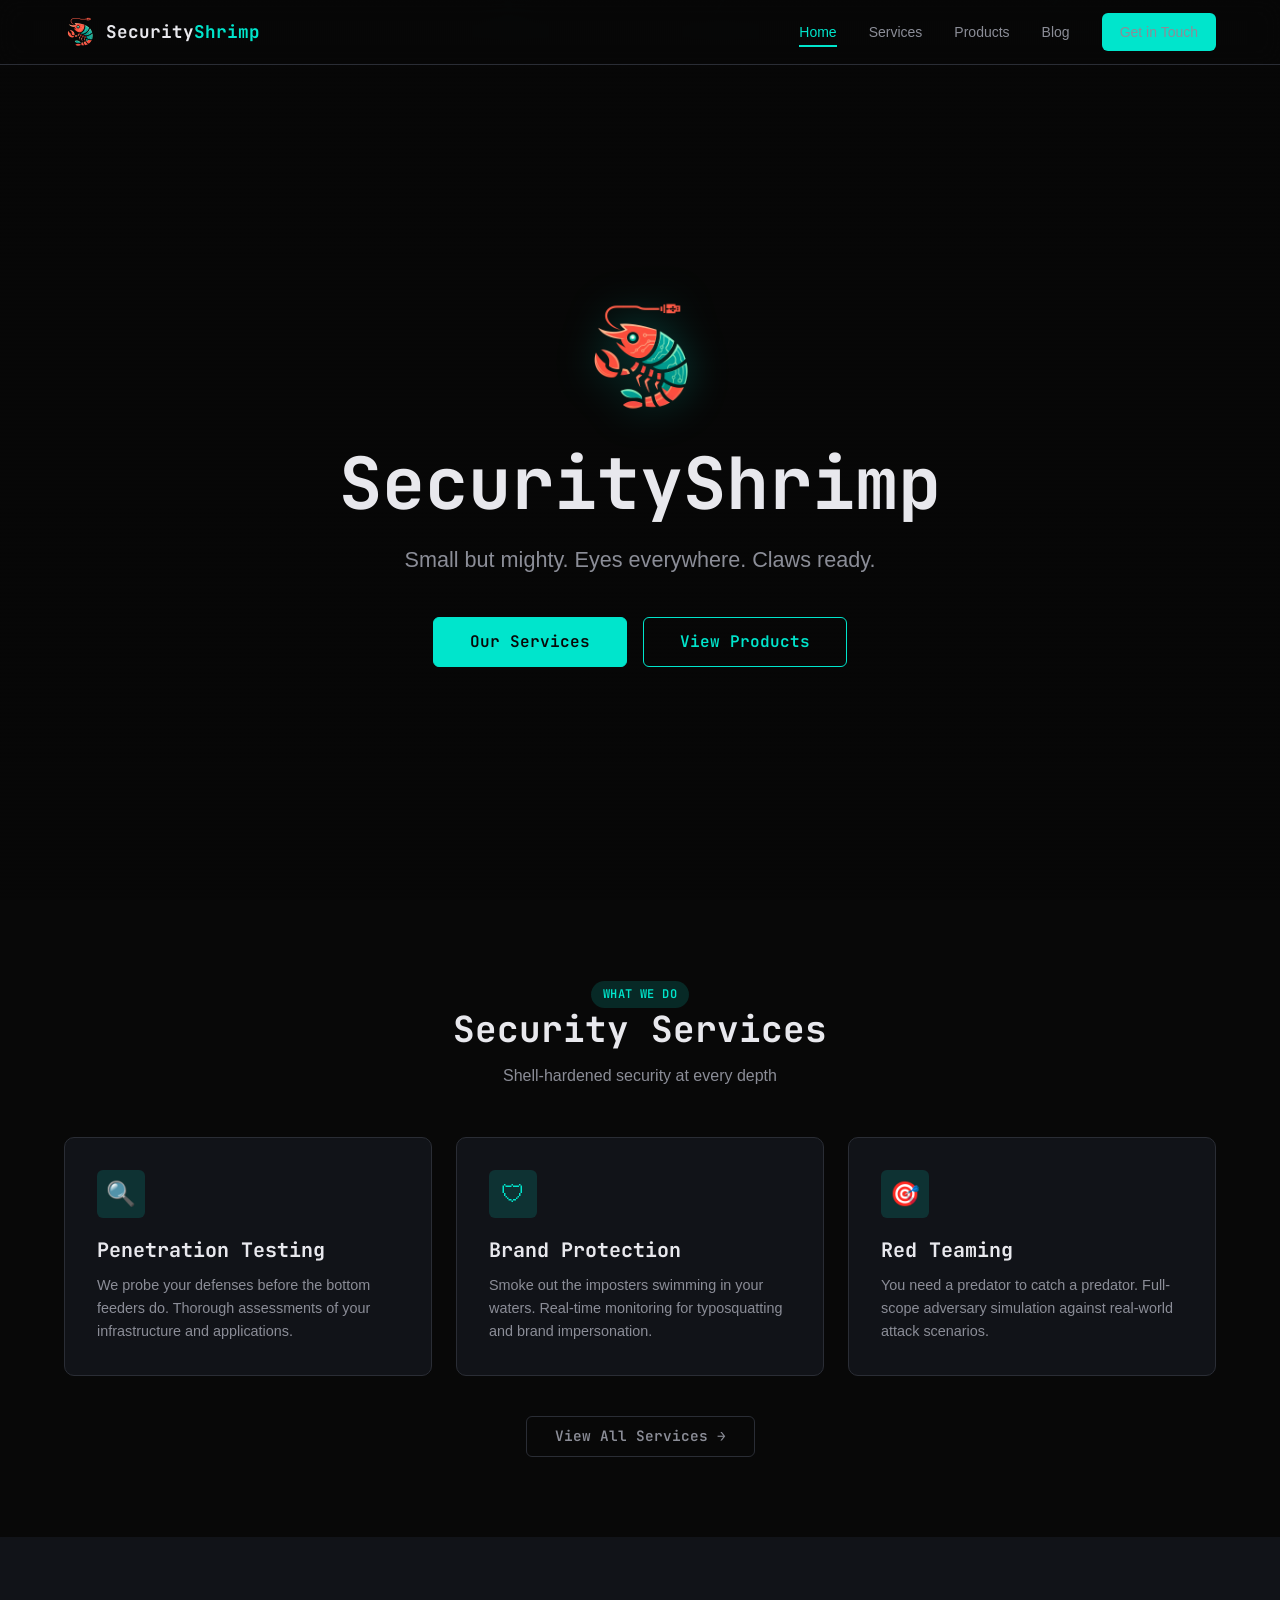
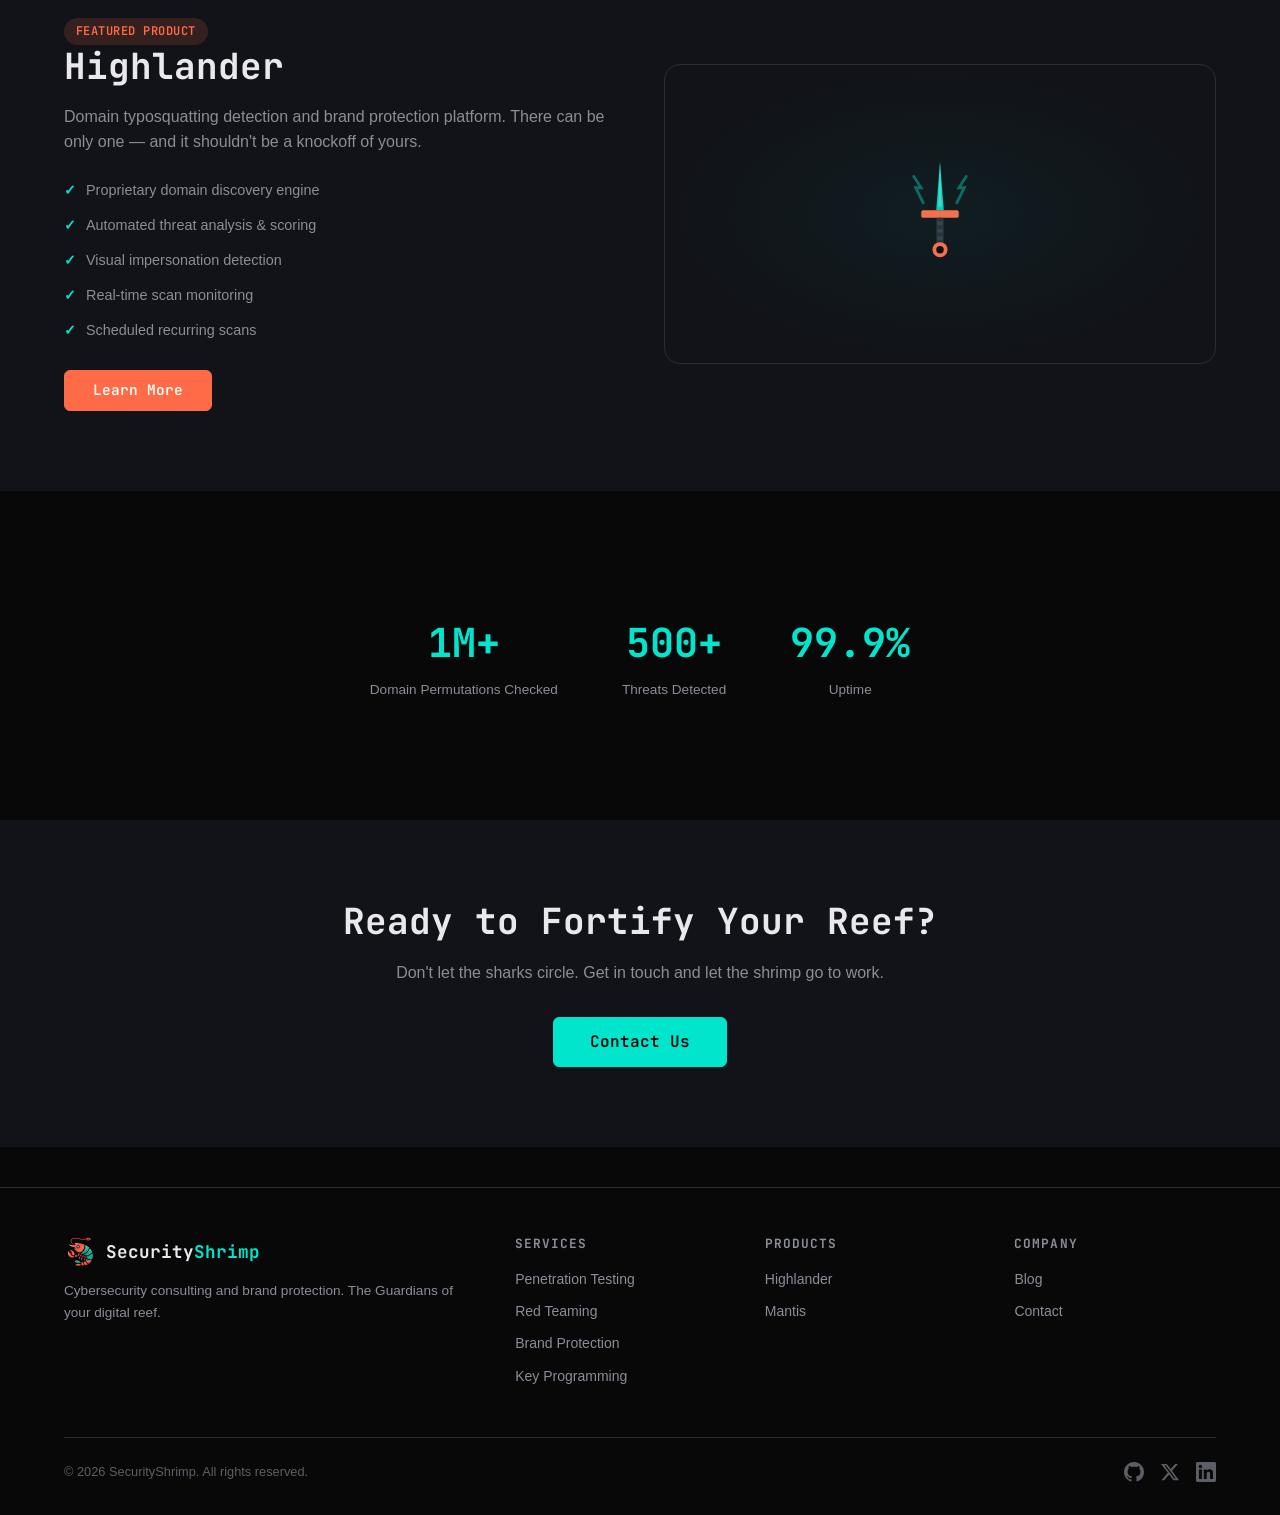
==== index.html @ d25ef6b5 "Add OG tags, favicons, Highlander SIEM integrations, and KernelCon 2026 blog post - Open Graph and T" ====
<!DOCTYPE html>
<html lang="en">
<head>
  <meta charset="UTF-8">
  <meta name="viewport" content="width=device-width, initial-scale=1.0">
  <title>SecurityShrimp — Cybersecurity Consulting, Attack Surface Discovery & Brand Protection</title>
  <meta name="description" content="SecurityShrimp provides cybersecurity consulting, penetration testing, and brand protection through advanced domain monitoring and typosquatting detection.">
  <!-- Favicon -->
  <link rel="icon" href="favicon.ico" sizes="32x32">
  <link rel="icon" href="img/cyberpunk_shrimp_logo.svg" type="image/svg+xml">
  <link rel="apple-touch-icon" href="img/apple-touch-icon.png">
  <!-- Open Graph -->
  <meta property="og:type" content="website">
  <meta property="og:title" content="SecurityShrimp — Cybersecurity Consulting, Attack Surface Discovery & Brand Protection">
  <meta property="og:description" content="SecurityShrimp provides cybersecurity consulting, penetration testing, and brand protection through advanced domain monitoring and typosquatting detection.">
  <meta property="og:image" content="https://securityshrimp.com/img/og-image.png">
  <meta property="og:url" content="https://securityshrimp.com">
  <meta property="og:site_name" content="SecurityShrimp">
  <!-- Twitter Card -->
  <meta name="twitter:card" content="summary_large_image">
  <meta name="twitter:site" content="@securityshrimp">
  <meta name="twitter:title" content="SecurityShrimp — Cybersecurity Consulting, Attack Surface Discovery & Brand Protection">
  <meta name="twitter:description" content="SecurityShrimp provides cybersecurity consulting, penetration testing, and brand protection through advanced domain monitoring and typosquatting detection.">
  <meta name="twitter:image" content="https://securityshrimp.com/img/og-image.png">
  <link rel="stylesheet" href="css/style.css">
</head>
<body>

  <!-- Navigation -->
  <nav class="nav">
    <div class="container">
      <a href="index.html" class="nav-logo">
        <img src="img/cyberpunk_shrimp_logo.svg" alt="SecurityShrimp" width="32" height="32">
        <span>Security<span class="logo-accent">Shrimp</span></span>
      </a>
      <div class="nav-links">
        <a href="index.html">Home</a>
        <a href="services.html">Services</a>
        <a href="products.html">Products</a>
        <a href="blog.html">Blog</a>
        <a href="services.html#contact" class="nav-cta">Get in Touch</a>
      </div>
      <button class="nav-toggle" aria-label="Toggle menu" aria-expanded="false">
        <svg viewBox="0 0 24 24" fill="none" stroke="currentColor" stroke-width="2"><path d="M3 12h18M3 6h18M3 18h18"/></svg>
      </button>
    </div>
  </nav>

  <!-- Hero -->
  <section class="hero">
    <canvas id="matrix-canvas" class="hero-canvas"></canvas>
    <div class="hero-scanlines"></div>
    <div class="hero-content">
      <img src="img/cyberpunk_shrimp_logo.svg" alt="" class="hero-logo" aria-hidden="true">
      <h1><span class="glitch" data-text="SecurityShrimp">SecurityShrimp</span></h1>
      <p class="tagline">Small but mighty. Eyes everywhere. Claws ready.</p>
      <div class="hero-actions">
        <a href="services.html" class="btn btn-primary btn-lg">Our Services</a>
        <a href="products.html" class="btn btn-secondary btn-lg">View Products</a>
      </div>
    </div>
  </section>

  <!-- Services Preview -->
  <section class="section">
    <div class="container">
      <div class="section-header fade-in">
        <span class="badge badge-accent">What We Do</span>
        <h2>Security Services</h2>
        <p>Shell-hardened security at every depth</p>
      </div>
      <div class="grid grid-3 fade-in">
        <div class="card">
          <div class="card-icon">&#x1F50D;</div>
          <h3>Penetration Testing</h3>
          <p>We probe your defenses before the bottom feeders do. Thorough assessments of your infrastructure and applications.</p>
        </div>
        <div class="card">
          <div class="card-icon">&#x1F6E1;</div>
          <h3>Brand Protection</h3>
          <p>Smoke out the imposters swimming in your waters. Real-time monitoring for typosquatting and brand impersonation.</p>
        </div>
        <div class="card">
          <div class="card-icon">&#x1F3AF;</div>
          <h3>Red Teaming</h3>
          <p>You need a predator to catch a predator. Full-scope adversary simulation against real-world attack scenarios.</p>
        </div>
      </div>
      <div style="text-align: center; margin-top: 40px;" class="fade-in">
        <a href="services.html" class="btn btn-ghost">View All Services &rarr;</a>
      </div>
    </div>
  </section>

  <!-- Product Highlight -->
  <section class="section" style="background: var(--bg-surface);">
    <div class="container">
      <div class="product-highlight fade-in">
        <div class="product-highlight-content">
          <span class="badge badge-coral">Featured Product</span>
          <h2>Highlander</h2>
          <p>Domain typosquatting detection and brand protection platform. There can be only one &mdash; and it shouldn't be a knockoff of yours.</p>
          <div class="product-features">
            <div class="product-feature"><span class="check">&#10003;</span> Proprietary domain discovery engine</div>
            <div class="product-feature"><span class="check">&#10003;</span> Automated threat analysis &amp; scoring</div>
            <div class="product-feature"><span class="check">&#10003;</span> Visual impersonation detection</div>
            <div class="product-feature"><span class="check">&#10003;</span> Real-time scan monitoring</div>
            <div class="product-feature"><span class="check">&#10003;</span> Scheduled recurring scans</div>
          </div>
          <a href="products.html" class="btn btn-coral">Learn More</a>
        </div>
        <div class="product-visual">
          <img src="img/highlander.svg" alt="Highlander" width="120" height="120">
        </div>
      </div>
    </div>
  </section>

  <!-- Stats -->
  <section class="section">
    <div class="container">
      <div class="stats fade-in">
        <div class="stat">
          <div class="stat-value">1M+</div>
          <div class="stat-label">Domain Permutations Checked</div>
        </div>
        <div class="stat">
          <div class="stat-value">500+</div>
          <div class="stat-label">Threats Detected</div>
        </div>
        <div class="stat">
          <div class="stat-value">99.9%</div>
          <div class="stat-label">Uptime</div>
        </div>
      </div>
    </div>
  </section>

  <!-- CTA -->
  <section class="section" style="background: var(--bg-surface);">
    <div class="container" style="text-align: center;">
      <div class="fade-in">
        <h2>Ready to Fortify Your Reef?</h2>
        <p style="margin: 16px auto 32px;">Don't let the sharks circle. Get in touch and let the shrimp go to work.</p>
        <a href="services.html#contact" class="btn btn-primary btn-lg">Contact Us</a>
      </div>
    </div>
  </section>

  <!-- Footer -->
  <footer class="footer">
    <div class="container">
      <div class="footer-grid">
        <div class="footer-brand">
          <a href="index.html" class="nav-logo">
            <img src="img/cyberpunk_shrimp_logo.svg" alt="SecurityShrimp" width="28" height="28">
            <span>Security<span class="logo-accent">Shrimp</span></span>
          </a>
          <p>Cybersecurity consulting and brand protection.
            The Guardians of your digital reef.</p>
        </div>
        <div class="footer-col">
          <h4>Services</h4>
          <a href="services.html">Penetration Testing</a>
          <a href="services.html">Red Teaming</a>
          <a href="services.html">Brand Protection</a>
          <a href="services.html">Key Programming</a>
        </div>
        <div class="footer-col">
          <h4>Products</h4>
          <a href="products.html">Highlander</a>
          <a href="products.html">Mantis</a>
        </div>
        <div class="footer-col">
          <h4>Company</h4>
          <a href="blog.html">Blog</a>
          <a href="services.html#contact">Contact</a>
        </div>
      </div>
      <div class="footer-bottom">
        <span>&copy; 2026 SecurityShrimp. All rights reserved.</span>
        <div class="footer-socials">
          <a href="https://github.com/f8al" aria-label="GitHub">
            <svg width="20" height="20" viewBox="0 0 24 24" fill="currentColor"><path d="M12 0C5.37 0 0 5.37 0 12c0 5.31 3.435 9.795 8.205 11.385.6.105.825-.255.825-.57 0-.285-.015-1.23-.015-2.235-3.015.555-3.795-.735-4.035-1.41-.135-.345-.72-1.41-1.23-1.695-.42-.225-1.02-.78-.015-.795.945-.015 1.62.87 1.845 1.23 1.08 1.815 2.805 1.305 3.495.99.105-.78.42-1.305.765-1.605-2.67-.3-5.46-1.335-5.46-5.925 0-1.305.465-2.385 1.23-3.225-.12-.3-.54-1.53.12-3.18 0 0 1.005-.315 3.3 1.23.96-.27 1.98-.405 3-.405s2.04.135 3 .405c2.295-1.56 3.3-1.23 3.3-1.23.66 1.65.24 2.88.12 3.18.765.84 1.23 1.905 1.23 3.225 0 4.605-2.805 5.625-5.475 5.925.435.375.81 1.095.81 2.22 0 1.605-.015 2.895-.015 3.3 0 .315.225.69.825.57A12.02 12.02 0 0024 12c0-6.63-5.37-12-12-12z"/></svg>
          </a>
          <a href="https://x.com/securityshrimp" aria-label="Twitter">
            <svg width="20" height="20" viewBox="0 0 24 24" fill="currentColor"><path d="M18.244 2.25h3.308l-7.227 8.26 8.502 11.24H16.17l-5.214-6.817L4.99 21.75H1.68l7.73-8.835L1.254 2.25H8.08l4.713 6.231zm-1.161 17.52h1.833L7.084 4.126H5.117z"/></svg>
          </a>
          <a href="https://linkedin.com/in/skipcruse" aria-label="LinkedIn">
            <svg width="20" height="20" viewBox="0 0 24 24" fill="currentColor"><path d="M20.447 20.452h-3.554v-5.569c0-1.328-.027-3.037-1.852-3.037-1.853 0-2.136 1.445-2.136 2.939v5.667H9.351V9h3.414v1.561h.046c.477-.9 1.637-1.85 3.37-1.85 3.601 0 4.267 2.37 4.267 5.455v6.286zM5.337 7.433a2.062 2.062 0 01-2.063-2.065 2.064 2.064 0 112.063 2.065zm1.782 13.019H3.555V9h3.564v11.452zM22.225 0H1.771C.792 0 0 .774 0 1.729v20.542C0 23.227.792 24 1.771 24h20.451C23.2 24 24 23.227 24 22.271V1.729C24 .774 23.2 0 22.222 0h.003z"/></svg>
          </a>
        </div>
      </div>
    </div>
  </footer>

  <script src="js/effects.js"></script>
  <script src="js/main.js"></script>
</body>
</html>
---- css/style.css ----
/* ============================================================
   SecurityShrimp Theme — Cyberpunk Dark Aesthetic
   Based on Highlander theme.css
   ============================================================ */

/* --- Fonts --- */
@import url('https://fonts.googleapis.com/css2?family=JetBrains+Mono:wght@400;500;600;700&display=swap');

/* --- Variables --- */
:root {
  --bg-primary: #080808;
  --bg-surface: #111318;
  --bg-surface-2: #1a1d24;
  --bg-surface-3: #22252e;
  --border-color: #2a2d35;
  --border-hover: #3a3d45;

  --accent: #00E5CC;
  --accent-dim: rgba(0, 229, 204, 0.15);
  --accent-hover: #00FFE0;
  --accent-2: #FF6B47;
  --accent-2-dim: rgba(255, 107, 71, 0.15);
  --accent-2-hover: #FF8066;

  --text-primary: #E8E8ED;
  --text-secondary: #8B8D97;
  --text-tertiary: #5C5E66;

  --success: #22C55E;
  --warning: #F59E0B;
  --danger: #EF4444;

  --font-mono: 'JetBrains Mono', 'Fira Code', 'Cascadia Code', monospace;
  --font-sans: -apple-system, BlinkMacSystemFont, 'Segoe UI', Roboto, 'Helvetica Neue', Arial, sans-serif;

  --radius-sm: 6px;
  --radius-md: 10px;
  --radius-lg: 16px;

  --shadow-sm: 0 1px 3px rgba(0, 0, 0, 0.4);
  --shadow-md: 0 4px 12px rgba(0, 0, 0, 0.5);
  --shadow-lg: 0 8px 30px rgba(0, 0, 0, 0.6);
  --shadow-glow: 0 0 20px rgba(0, 229, 204, 0.1);
}

/* --- Reset --- */
*, *::before, *::after { box-sizing: border-box; margin: 0; padding: 0; }
html { font-size: 16px; -webkit-font-smoothing: antialiased; scroll-behavior: smooth; }
body {
  font-family: var(--font-sans);
  background: var(--bg-primary);
  color: var(--text-primary);
  line-height: 1.6;
  min-height: 100vh;
  overflow-x: hidden;
}
img, svg { max-width: 100%; display: block; }
a { color: var(--accent); text-decoration: none; transition: color 0.2s; }
a:hover { color: var(--accent-hover); }
ul { list-style: none; }

/* --- Scrollbar --- */
::-webkit-scrollbar { width: 8px; }
::-webkit-scrollbar-track { background: var(--bg-primary); }
::-webkit-scrollbar-thumb { background: var(--border-color); border-radius: 4px; }
::-webkit-scrollbar-thumb:hover { background: var(--border-hover); }

/* --- Typography --- */
h1, h2, h3, h4 { font-family: var(--font-mono); font-weight: 700; line-height: 1.2; color: var(--text-primary); }
h1 { font-size: clamp(2rem, 5vw, 3.5rem); }
h2 { font-size: clamp(1.5rem, 3vw, 2.25rem); }
h3 { font-size: 1.25rem; }
p { color: var(--text-secondary); max-width: 65ch; }
code, .mono { font-family: var(--font-mono); }

/* --- Layout --- */
.container { max-width: 1200px; margin: 0 auto; padding: 0 24px; width: 100%; }
.section { padding: 80px 0; }
.section-header { text-align: center; margin-bottom: 48px; }
.section-header p { margin: 12px auto 0; }

/* --- Navigation --- */
.nav {
  position: fixed; top: 0; left: 0; right: 0; z-index: 1000;
  background: rgba(8, 8, 8, 0.85);
  backdrop-filter: blur(12px);
  border-bottom: 1px solid var(--border-color);
}
.nav .container {
  display: flex; align-items: center; justify-content: space-between;
  height: 64px;
}
.nav-logo {
  display: flex; align-items: center; gap: 10px;
  font-family: var(--font-mono); font-weight: 700; font-size: 1.1rem;
  color: var(--text-primary);
}
.nav-logo svg { width: 32px; height: 32px; }
.nav-logo img { width: 32px; height: 32px; object-fit: contain; }
.logo-img { }
.nav-logo .logo-accent { color: var(--accent); }
.nav-links { display: flex; align-items: center; gap: 32px; }
.nav-links a {
  font-size: 0.875rem; font-weight: 500; color: var(--text-secondary);
  transition: color 0.2s;
  position: relative;
}
.nav-links a:hover, .nav-links a.active { color: var(--accent); }
.nav-links a::after {
  content: ''; position: absolute; bottom: -4px; left: 0; width: 0; height: 2px;
  background: var(--accent); transition: width 0.2s;
}
.nav-links a:hover::after, .nav-links a.active::after { width: 100%; }
.nav-cta {
  padding: 8px 18px; background: var(--accent); color: var(--bg-primary);
  border-radius: var(--radius-sm); font-weight: 600; font-size: 0.85rem;
  transition: all 0.2s;
}
.nav-cta:hover { background: var(--accent-hover); color: var(--bg-primary); box-shadow: 0 0 16px rgba(0, 229, 204, 0.3); }
.nav-toggle { display: none; background: none; border: none; color: var(--text-primary); cursor: pointer; padding: 4px; }
.nav-toggle svg { width: 24px; height: 24px; }

/* --- Hero --- */
.hero {
  position: relative; min-height: 100vh; display: flex; align-items: center;
  overflow: hidden; padding-top: 64px;
}
.hero-canvas {
  position: absolute; top: 0; left: 0; width: 100%; height: 100%;
  z-index: 0; opacity: 0.15;
}
.hero-scanlines {
  position: absolute; top: 0; left: 0; width: 100%; height: 100%;
  background: repeating-linear-gradient(0deg, transparent, transparent 2px, rgba(0,0,0,0.08) 2px, rgba(0,0,0,0.08) 4px);
  z-index: 1; pointer-events: none;
}
.hero-content {
  position: relative; z-index: 2; text-align: center; width: 100%;
  padding: 60px 24px;
}
.hero-logo { width: 120px; height: 120px; margin: 0 auto 24px; filter: drop-shadow(0 0 20px rgba(0, 229, 204, 0.3)); }
.hero h1 { font-size: clamp(2.5rem, 6vw, 4.5rem); margin-bottom: 16px; }
.hero .tagline {
  font-size: clamp(1rem, 2vw, 1.35rem); color: var(--text-secondary);
  max-width: 600px; margin: 0 auto 40px; font-weight: 400;
}
.hero-actions { display: flex; gap: 16px; justify-content: center; flex-wrap: wrap; }

/* Glitch effect */
.glitch {
  position: relative; display: inline-block;
}
.glitch::before, .glitch::after {
  content: attr(data-text); position: absolute; top: 0; left: 0;
  width: 100%; height: 100%; overflow: hidden;
  clip-path: inset(50%);
}
.glitch::before {
  color: var(--accent); text-shadow: -2px 0 var(--accent);
  animation: glitch-1 3s infinite linear alternate-reverse;
}
.glitch::after {
  color: var(--accent-2); text-shadow: 2px 0 var(--accent-2);
  animation: glitch-2 2s infinite linear alternate-reverse;
}
@keyframes glitch-1 {
  0%, 10% { clip-path: inset(50%); transform: translate(0); }
  11% { clip-path: inset(20% 0 40% 0); transform: translate(-3px, 1px); }
  13% { clip-path: inset(60% 0 5% 0); transform: translate(3px, -1px); }
  15% { clip-path: inset(10% 0 70% 0); transform: translate(-2px, 2px); }
  17% { clip-path: inset(50% 0 20% 0); transform: translate(2px, -2px); }
  19%, 45% { clip-path: inset(50%); transform: translate(0); }
  46% { clip-path: inset(30% 0 35% 0); transform: translate(-4px, 1px); }
  48% { clip-path: inset(5% 0 60% 0); transform: translate(3px, -2px); }
  50% { clip-path: inset(70% 0 10% 0); transform: translate(-1px, 2px); }
  52%, 78% { clip-path: inset(50%); transform: translate(0); }
  79% { clip-path: inset(15% 0 55% 0); transform: translate(2px, 1px); }
  81% { clip-path: inset(45% 0 25% 0); transform: translate(-3px, -1px); }
  83% { clip-path: inset(65% 0 10% 0); transform: translate(2px, -2px); }
  85%, 100% { clip-path: inset(50%); transform: translate(0); }
}
@keyframes glitch-2 {
  0%, 15% { clip-path: inset(50%); transform: translate(0); }
  16% { clip-path: inset(40% 0 20% 0); transform: translate(2px, -1px); }
  18% { clip-path: inset(10% 0 60% 0); transform: translate(-2px, 1px); }
  20% { clip-path: inset(70% 0 5% 0); transform: translate(1px, 2px); }
  22%, 55% { clip-path: inset(50%); transform: translate(0); }
  56% { clip-path: inset(25% 0 45% 0); transform: translate(-3px, -1px); }
  58% { clip-path: inset(55% 0 15% 0); transform: translate(2px, 1px); }
  60% { clip-path: inset(80% 0 5% 0); transform: translate(-1px, -2px); }
  62%, 85% { clip-path: inset(50%); transform: translate(0); }
  86% { clip-path: inset(35% 0 30% 0); transform: translate(3px, 1px); }
  88% { clip-path: inset(10% 0 65% 0); transform: translate(-2px, -1px); }
  90%, 100% { clip-path: inset(50%); transform: translate(0); }
}

/* --- Buttons --- */
.btn {
  display: inline-flex; align-items: center; gap: 8px;
  padding: 12px 28px; border: 1px solid transparent;
  border-radius: var(--radius-sm); font-size: 0.9rem; font-weight: 600;
  cursor: pointer; transition: all 0.2s ease;
  font-family: var(--font-mono); line-height: 1; text-align: center;
}
.btn-primary { background: var(--accent); color: var(--bg-primary); border-color: var(--accent); }
.btn-primary:hover { background: var(--accent-hover); border-color: var(--accent-hover); box-shadow: 0 0 20px rgba(0, 229, 204, 0.3); color: var(--bg-primary); }
.btn-secondary { background: transparent; color: var(--accent); border-color: var(--accent); }
.btn-secondary:hover { background: var(--accent-dim); color: var(--accent-hover); }
.btn-coral { background: var(--accent-2); color: #fff; border-color: var(--accent-2); }
.btn-coral:hover { background: var(--accent-2-hover); border-color: var(--accent-2-hover); box-shadow: 0 0 20px rgba(255, 107, 71, 0.3); color: #fff; }
.btn-ghost { background: transparent; color: var(--text-secondary); border-color: var(--border-color); }
.btn-ghost:hover { color: var(--text-primary); border-color: var(--border-hover); background: var(--bg-surface-2); }
.btn-lg { padding: 16px 36px; font-size: 1rem; }
.btn-sm { padding: 8px 16px; font-size: 0.8rem; }

/* --- Cards --- */
.card {
  background: var(--bg-surface); border: 1px solid var(--border-color);
  border-radius: var(--radius-md); padding: 32px;
  transition: border-color 0.3s, box-shadow 0.3s, transform 0.3s;
}
.card:hover {
  border-color: rgba(0, 229, 204, 0.3); box-shadow: var(--shadow-glow);
  transform: translateY(-4px);
}
.card-icon {
  width: 48px; height: 48px; margin-bottom: 20px;
  display: flex; align-items: center; justify-content: center;
  background: var(--accent-dim); border-radius: var(--radius-sm);
  color: var(--accent); font-size: 1.5rem;
}
.card h3 { margin-bottom: 12px; }
.card p { font-size: 0.9rem; }

/* --- Grid --- */
.grid { display: grid; gap: 24px; }
.grid-2 { grid-template-columns: repeat(2, 1fr); }
.grid-3 { grid-template-columns: repeat(3, 1fr); }
.grid-4 { grid-template-columns: repeat(4, 1fr); }

/* --- OSS Tags --- */
.oss-tag {
  display: inline-block; font-size: 0.7rem; font-family: var(--font-mono);
  padding: 2px 8px; border-radius: 4px;
  background: rgba(0, 229, 204, 0.08); color: var(--accent);
  border: 1px solid rgba(0, 229, 204, 0.15);
}

/* --- Product Feature Section --- */
.product-highlight {
  display: grid; grid-template-columns: 1fr 1fr; gap: 48px;
  align-items: center;
}
.product-highlight-content h2 { margin-bottom: 16px; }
.product-highlight-content p { margin-bottom: 24px; }
.product-features { display: flex; flex-direction: column; gap: 12px; margin-bottom: 28px; }
.product-feature {
  display: flex; align-items: center; gap: 10px;
  font-size: 0.9rem; color: var(--text-secondary);
}
.product-feature .check { color: var(--accent); font-weight: 700; }
.product-visual {
  background: var(--bg-surface); border: 1px solid var(--border-color);
  border-radius: var(--radius-lg); padding: 40px;
  display: flex; align-items: center; justify-content: center;
  min-height: 300px; position: relative; overflow: hidden;
}
.product-visual svg { width: 120px; height: 120px; filter: drop-shadow(0 0 30px rgba(0, 229, 204, 0.2)); }
.product-visual::before {
  content: ''; position: absolute; inset: 0;
  background: radial-gradient(ellipse at center, rgba(0, 229, 204, 0.05) 0%, transparent 70%);
}

/* --- Stats / Counters --- */
.stats { display: flex; justify-content: center; gap: 64px; padding: 40px 0; flex-wrap: wrap; }
.stat { text-align: center; }
.stat-value { font-family: var(--font-mono); font-size: 2.5rem; font-weight: 700; color: var(--accent); }
.stat-label { font-size: 0.85rem; color: var(--text-secondary); margin-top: 4px; }

/* --- Services Page --- */
.service-card { padding: 40px; }
.service-card .card-icon { width: 56px; height: 56px; font-size: 1.75rem; }
.service-list { display: flex; flex-direction: column; gap: 8px; margin-top: 16px; }
.service-list li {
  font-size: 0.85rem; color: var(--text-secondary);
  padding-left: 16px; position: relative;
}
.service-list li::before {
  content: '\25B8'; position: absolute; left: 0; color: var(--accent);
}

/* --- Blog --- */
.blog-grid { display: grid; gap: 24px; }
.blog-card {
  background: var(--bg-surface); border: 1px solid var(--border-color);
  border-radius: var(--radius-md); padding: 28px;
  transition: border-color 0.3s, box-shadow 0.3s;
  display: block; color: inherit;
}
.blog-card:hover { border-color: rgba(0, 229, 204, 0.3); box-shadow: var(--shadow-glow); color: inherit; }
.blog-card-meta { font-size: 0.8rem; color: var(--text-tertiary); font-family: var(--font-mono); margin-bottom: 8px; }
.blog-card h3 { margin-bottom: 8px; color: var(--text-primary); transition: color 0.2s; }
.blog-card:hover h3 { color: var(--accent); }
.blog-card p { font-size: 0.9rem; }

/* --- Post / Prose --- */
.prose { max-width: 720px; margin: 0 auto; }
.prose h1 { margin-bottom: 8px; }
.prose .post-meta { color: var(--text-tertiary); font-family: var(--font-mono); font-size: 0.85rem; margin-bottom: 40px; }
.prose h2 { margin-top: 48px; margin-bottom: 16px; }
.prose h3 { margin-top: 32px; margin-bottom: 12px; }
.prose p { margin-bottom: 20px; color: var(--text-secondary); max-width: none; }
.prose a { color: var(--accent); text-decoration: underline; text-underline-offset: 3px; }
.prose ul, .prose ol { margin-bottom: 20px; padding-left: 24px; color: var(--text-secondary); }
.prose ul { list-style: disc; }
.prose ol { list-style: decimal; }
.prose li { margin-bottom: 6px; font-size: 0.95rem; }
.prose img { border-radius: var(--radius-md); margin: 24px 0; }
.prose blockquote {
  border-left: 3px solid var(--accent); padding: 12px 20px;
  background: var(--bg-surface); border-radius: 0 var(--radius-sm) var(--radius-sm) 0;
  margin: 24px 0;
}
.prose blockquote p { color: var(--text-secondary); margin-bottom: 0; }
.prose pre {
  background: var(--bg-surface); border: 1px solid var(--border-color);
  border-radius: var(--radius-md); padding: 20px; overflow-x: auto;
  margin: 24px 0; font-size: 0.85rem;
}
.prose code {
  font-family: var(--font-mono); font-size: 0.85em;
  background: var(--bg-surface-2); padding: 2px 6px; border-radius: 4px;
}
.prose pre code { background: none; padding: 0; }

/* --- Footer --- */
.footer {
  border-top: 1px solid var(--border-color); padding: 48px 0 32px;
  margin-top: 40px;
}
.footer-grid { display: grid; grid-template-columns: 2fr 1fr 1fr 1fr; gap: 48px; margin-bottom: 40px; }
.footer-brand p { margin-top: 12px; font-size: 0.85rem; }
.footer-col h4 { font-size: 0.8rem; text-transform: uppercase; letter-spacing: 0.08em; color: var(--text-secondary); margin-bottom: 16px; }
.footer-col a { display: block; font-size: 0.875rem; color: var(--text-secondary); margin-bottom: 10px; }
.footer-col a:hover { color: var(--accent); }
.footer-bottom {
  border-top: 1px solid var(--border-color); padding-top: 24px;
  display: flex; justify-content: space-between; align-items: center;
  font-size: 0.8rem; color: var(--text-tertiary);
}
.footer-socials { display: flex; gap: 16px; }
.footer-socials a { color: var(--text-tertiary); transition: color 0.2s; }
.footer-socials a:hover { color: var(--accent); }

/* --- Page Hero (inner pages) --- */
.page-hero {
  position: relative; overflow: hidden;
  padding: 120px 0 60px; text-align: center;
  border-bottom: 1px solid var(--border-color);
  background: linear-gradient(180deg, var(--bg-surface) 0%, var(--bg-primary) 100%);
}
.page-hero .container { position: relative; z-index: 2; }
.page-hero h1 { margin-bottom: 12px; }
.page-hero p { margin: 0 auto; }

/* --- Badges --- */
.badge {
  display: inline-flex; align-items: center; padding: 4px 12px;
  border-radius: 100px; font-size: 0.75rem; font-weight: 600;
  text-transform: uppercase; letter-spacing: 0.04em;
  font-family: var(--font-mono);
}
.badge-accent { background: var(--accent-dim); color: var(--accent); }
.badge-coral { background: var(--accent-2-dim); color: var(--accent-2); }

/* --- Animations --- */
.fade-in {
  opacity: 0; transform: translateY(20px);
  transition: opacity 0.6s ease, transform 0.6s ease;
}
.fade-in.visible { opacity: 1; transform: translateY(0); }

/* --- Responsive --- */
@media (max-width: 1024px) {
  .product-highlight { grid-template-columns: 1fr; }
  .footer-grid { grid-template-columns: 1fr 1fr; }
}
@media (max-width: 768px) {
  .grid-2, .grid-3, .grid-4 { grid-template-columns: 1fr; }
  .stats { gap: 32px; }
  .nav-links { display: none; }
  .nav-links.open {
    display: flex; flex-direction: column;
    position: absolute; top: 64px; left: 0; right: 0;
    background: rgba(8, 8, 8, 0.95); backdrop-filter: blur(12px);
    border-bottom: 1px solid var(--border-color);
    padding: 24px; gap: 20px;
  }
  .nav-toggle { display: block; }
  .footer-grid { grid-template-columns: 1fr; gap: 32px; }
  .section { padding: 60px 0; }
  .hero-content { padding: 40px 16px; }
}
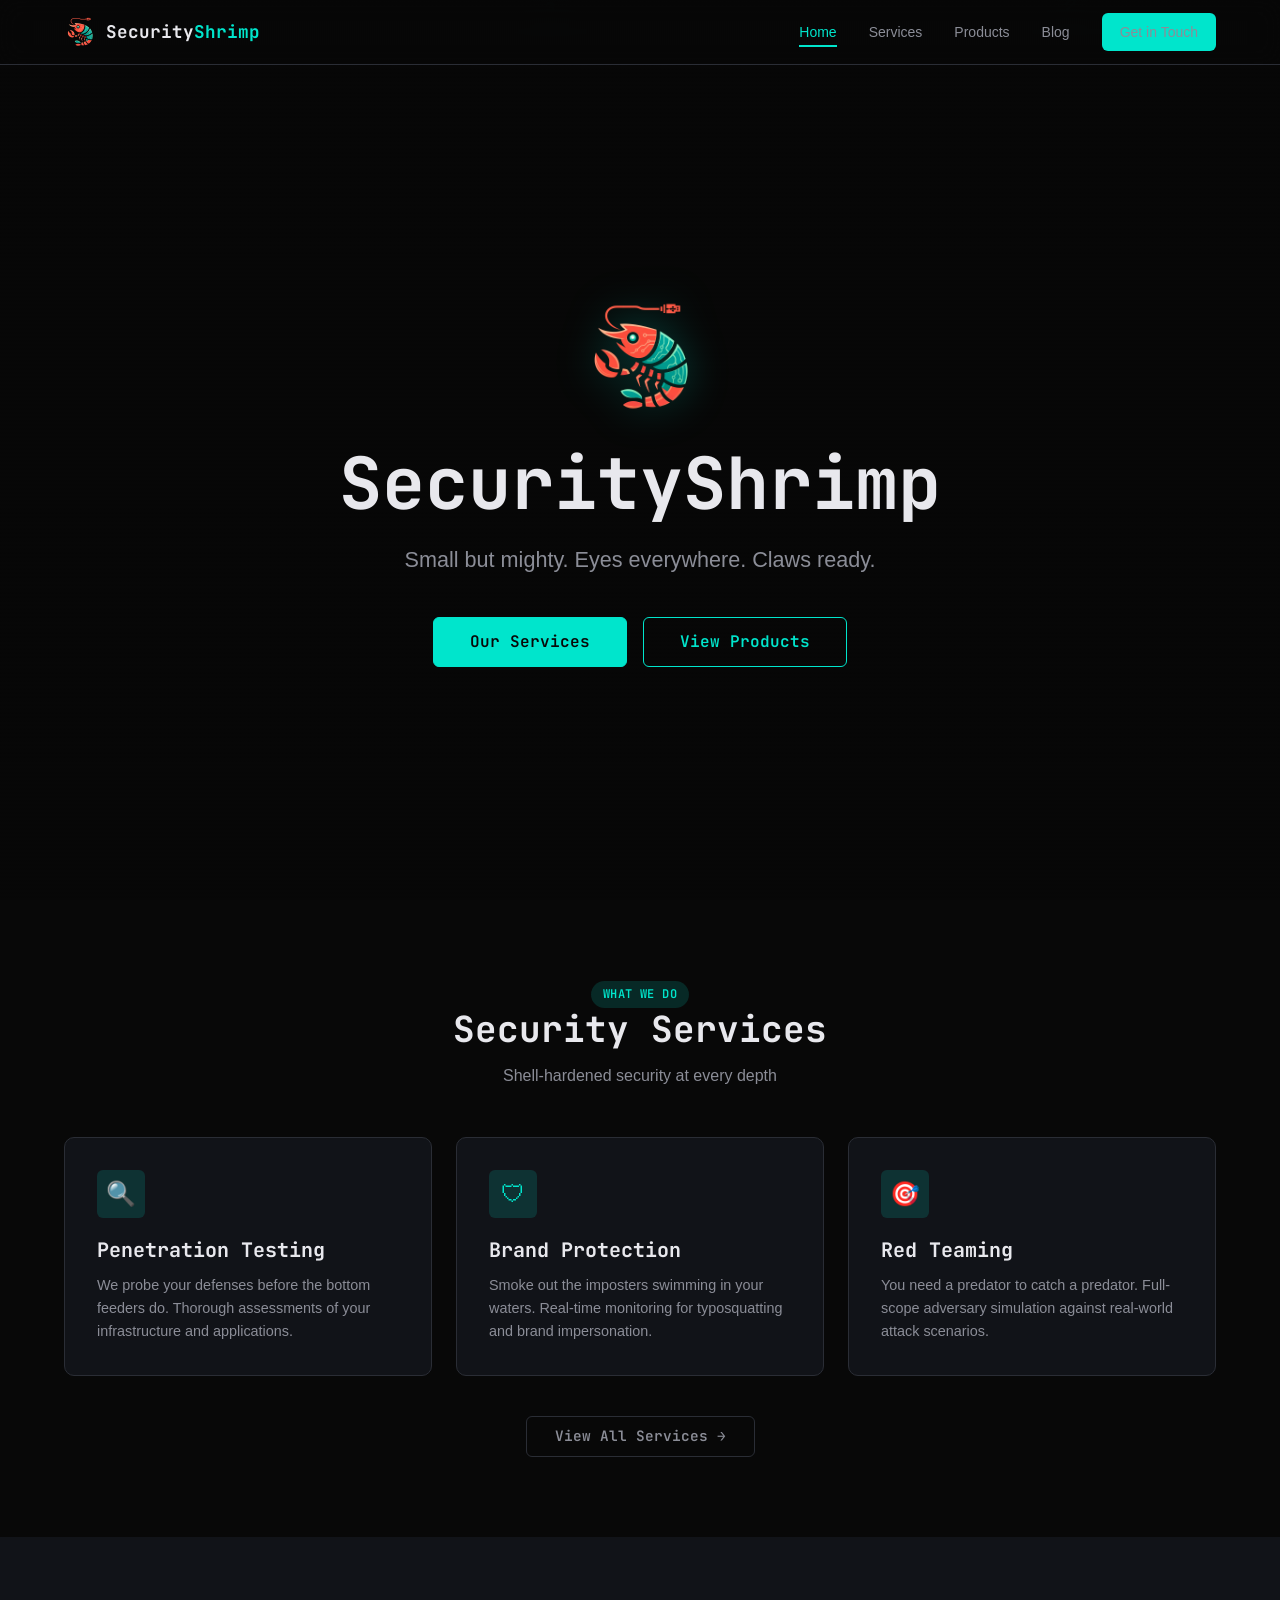
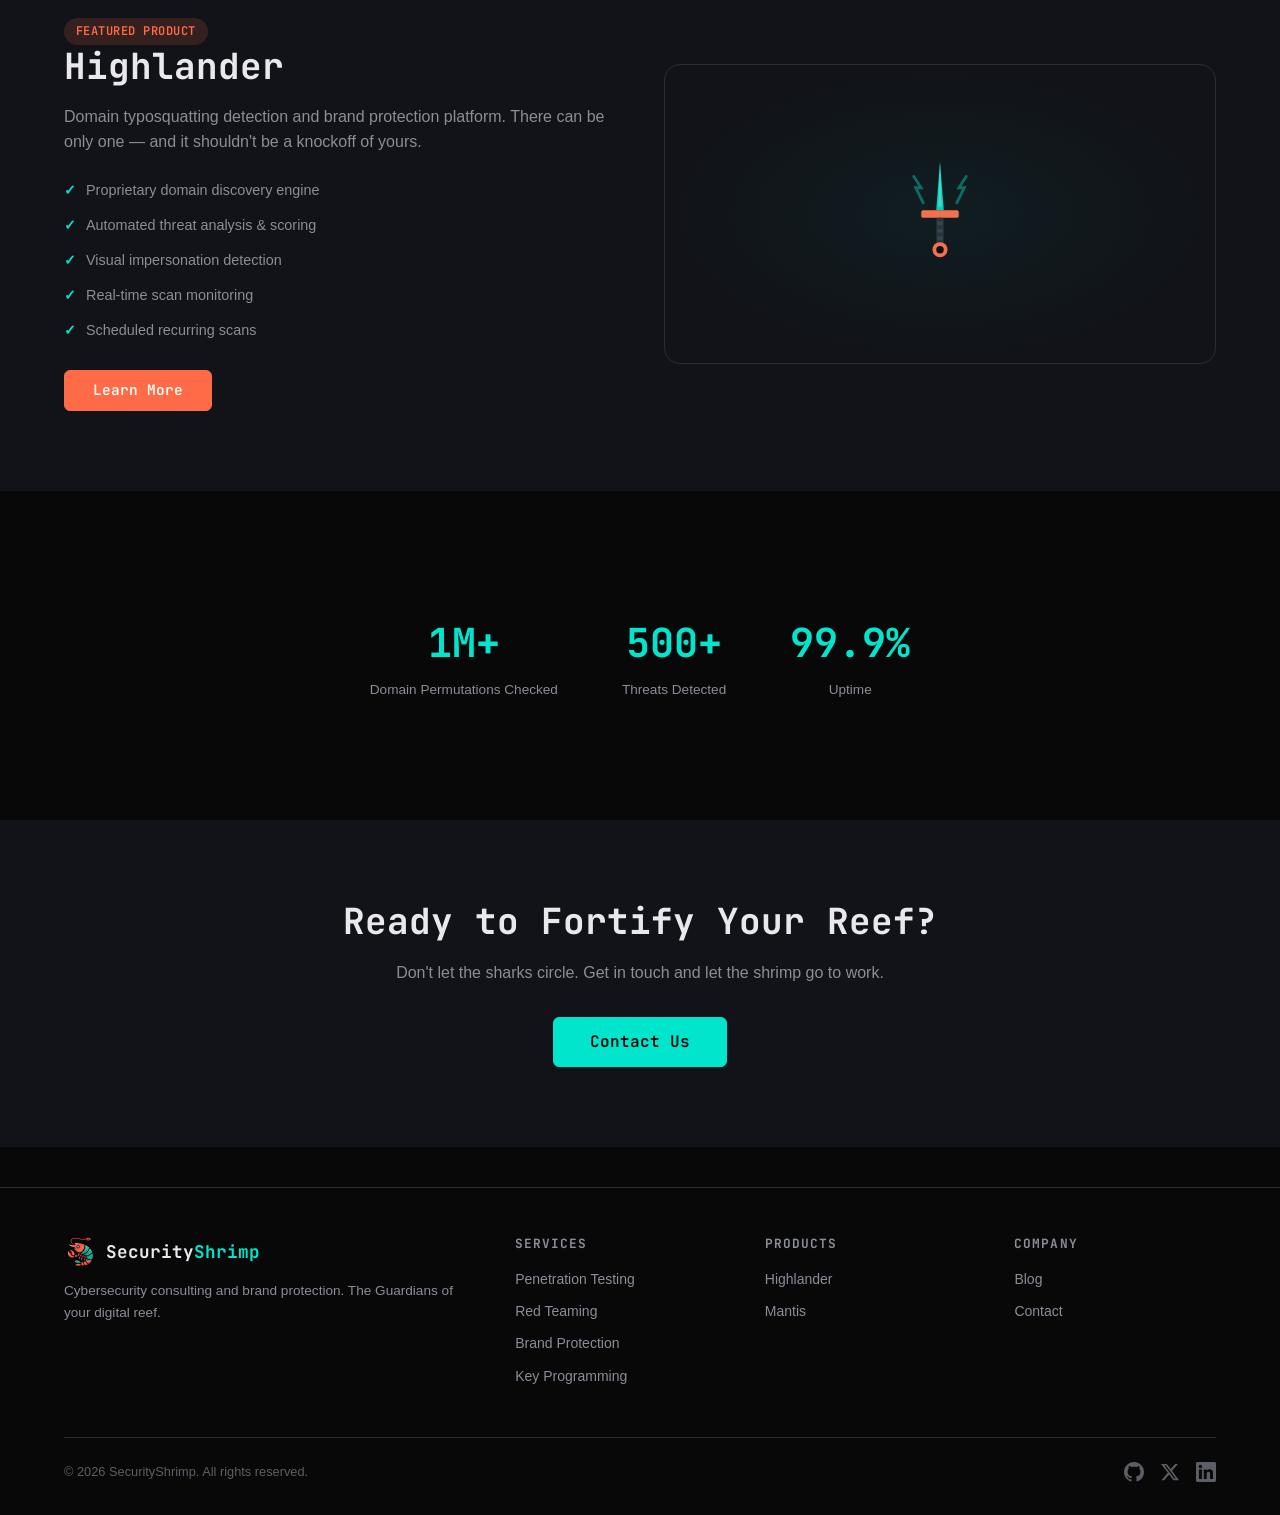
==== commit 96f01a25: "Add SEO: canonical URLs, JSON-LD structured data, sitemap, robots.txt - Canonical URLs on all pages " ====
--- a/index.html
+++ b/index.html
@@ -4,7 +4,8 @@
   <meta charset="UTF-8">
   <meta name="viewport" content="width=device-width, initial-scale=1.0">
   <title>SecurityShrimp — Cybersecurity Consulting, Attack Surface Discovery & Brand Protection</title>
-  <meta name="description" content="SecurityShrimp provides cybersecurity consulting, penetration testing, and brand protection through advanced domain monitoring and typosquatting detection.">
+  <meta name="description" content="SecurityShrimp provides cybersecurity consulting, penetration testing, red teaming, attack surface discovery, and brand protection. Based in Omaha, NE — guarding your digital reef with Highlander and Mantis.">
+  <link rel="canonical" href="https://securityshrimp.com/">
   <!-- Favicon -->
   <link rel="icon" href="favicon.ico" sizes="32x32">
   <link rel="icon" href="img/cyberpunk_shrimp_logo.svg" type="image/svg+xml">
@@ -12,7 +13,7 @@
   <!-- Open Graph -->
   <meta property="og:type" content="website">
   <meta property="og:title" content="SecurityShrimp — Cybersecurity Consulting, Attack Surface Discovery & Brand Protection">
-  <meta property="og:description" content="SecurityShrimp provides cybersecurity consulting, penetration testing, and brand protection through advanced domain monitoring and typosquatting detection.">
+  <meta property="og:description" content="SecurityShrimp provides cybersecurity consulting, penetration testing, red teaming, attack surface discovery, and brand protection. Guarding your digital reef with Highlander and Mantis.">
   <meta property="og:image" content="https://securityshrimp.com/img/og-image.png">
   <meta property="og:url" content="https://securityshrimp.com">
   <meta property="og:site_name" content="SecurityShrimp">
@@ -20,9 +21,64 @@
   <meta name="twitter:card" content="summary_large_image">
   <meta name="twitter:site" content="@securityshrimp">
   <meta name="twitter:title" content="SecurityShrimp — Cybersecurity Consulting, Attack Surface Discovery & Brand Protection">
-  <meta name="twitter:description" content="SecurityShrimp provides cybersecurity consulting, penetration testing, and brand protection through advanced domain monitoring and typosquatting detection.">
+  <meta name="twitter:description" content="SecurityShrimp provides cybersecurity consulting, penetration testing, red teaming, attack surface discovery, and brand protection. Guarding your digital reef with Highlander and Mantis.">
   <meta name="twitter:image" content="https://securityshrimp.com/img/og-image.png">
   <link rel="stylesheet" href="css/style.css">
+  <!-- Structured Data -->
+  <script type="application/ld+json">
+  {
+    "@context": "https://schema.org",
+    "@type": "Organization",
+    "name": "SecurityShrimp",
+    "legalName": "Security Shrimp LTD",
+    "url": "https://securityshrimp.com",
+    "logo": "https://securityshrimp.com/img/og-image.png",
+    "image": "https://securityshrimp.com/img/og-image.png",
+    "description": "Cybersecurity consulting, penetration testing, red teaming, attack surface discovery, and brand protection.",
+    "address": {
+      "@type": "PostalAddress",
+      "addressLocality": "Omaha",
+      "addressRegion": "NE",
+      "addressCountry": "US"
+    },
+    "sameAs": [
+      "https://x.com/securityshrimp",
+      "https://linkedin.com/in/skipcruse",
+      "https://github.com/f8al"
+    ],
+    "contactPoint": [
+      {
+        "@type": "ContactPoint",
+        "email": "info@securityshrimp.com",
+        "contactType": "customer service"
+      },
+      {
+        "@type": "ContactPoint",
+        "email": "sales@securityshrimp.com",
+        "contactType": "sales"
+      }
+    ],
+    "knowsAbout": [
+      "Penetration Testing",
+      "Red Teaming",
+      "Attack Surface Management",
+      "Brand Protection",
+      "Domain Typosquatting Detection",
+      "Cybersecurity Consulting",
+      "Security Assessments",
+      "vCISO Services",
+      "Automotive Key Programming"
+    ]
+  }
+  </script>
+  <script type="application/ld+json">
+  {
+    "@context": "https://schema.org",
+    "@type": "WebSite",
+    "name": "SecurityShrimp",
+    "url": "https://securityshrimp.com"
+  }
+  </script>
 </head>
 <body>
 
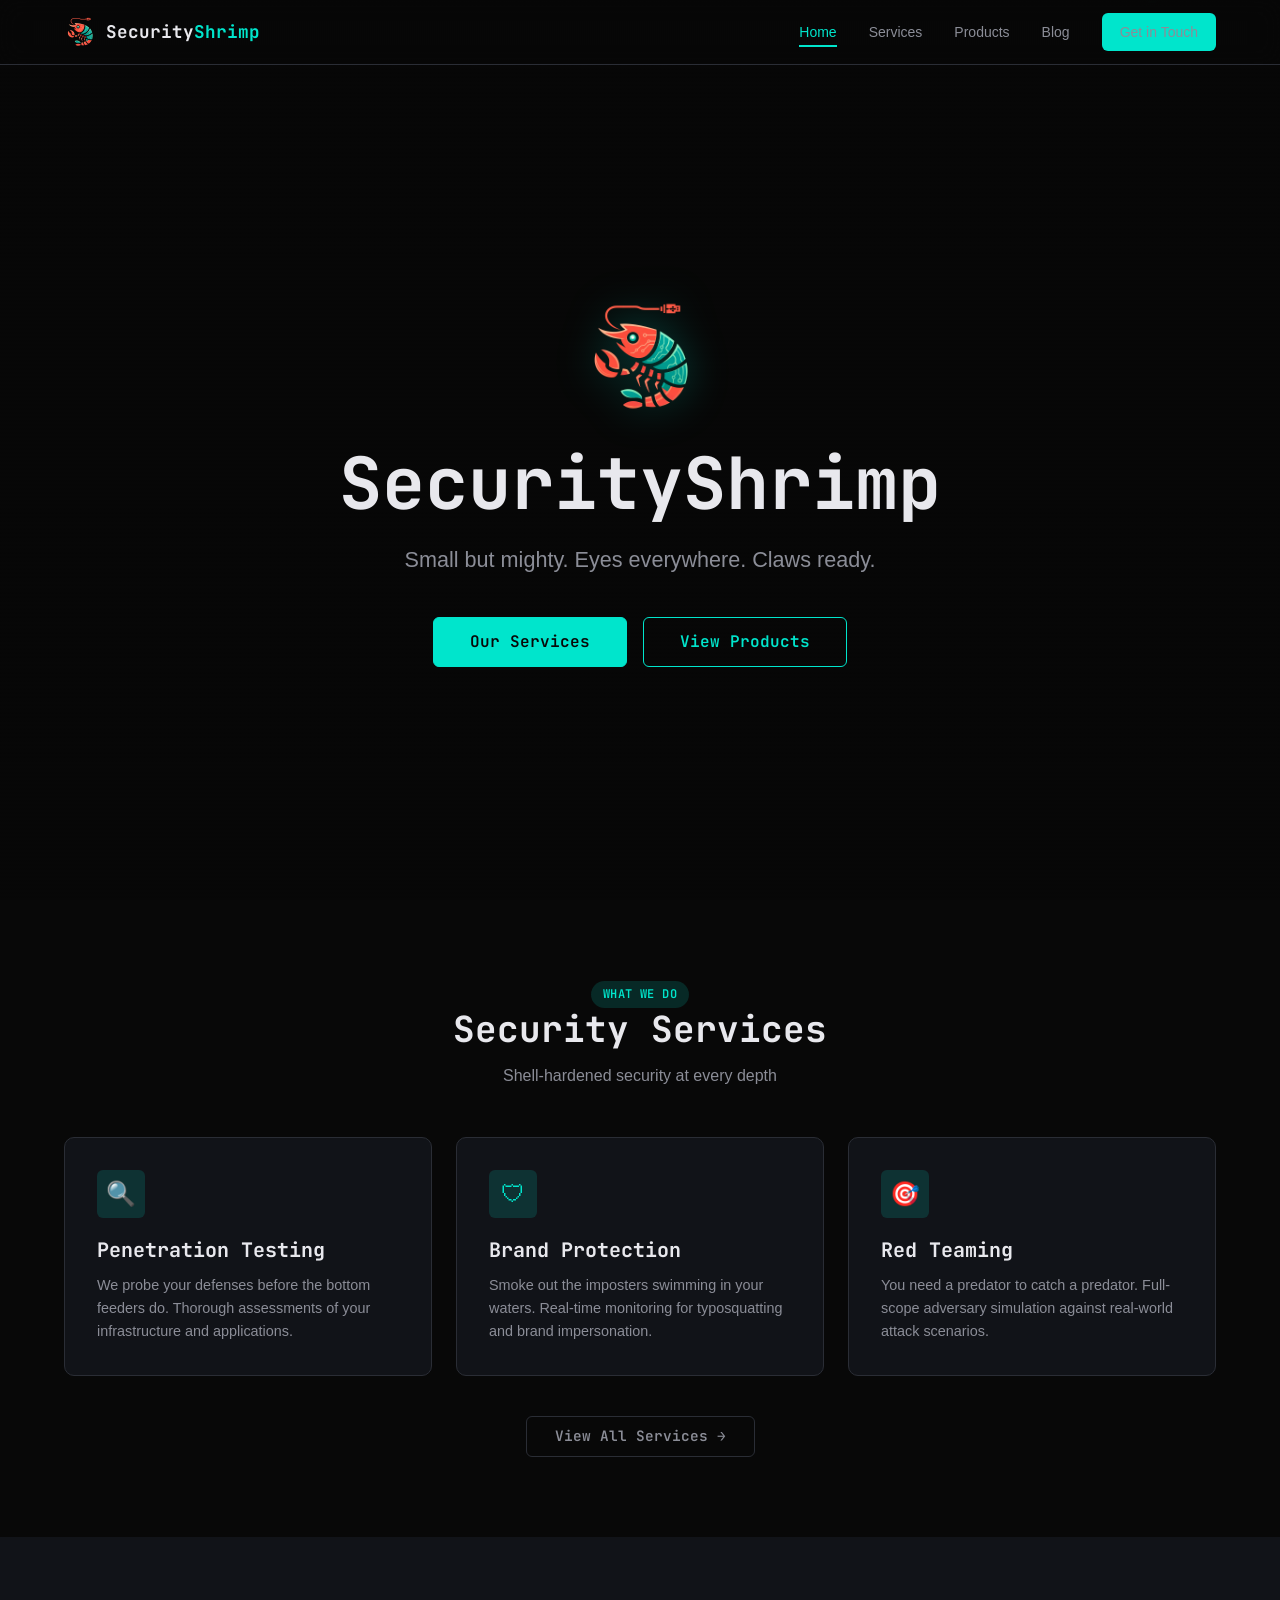
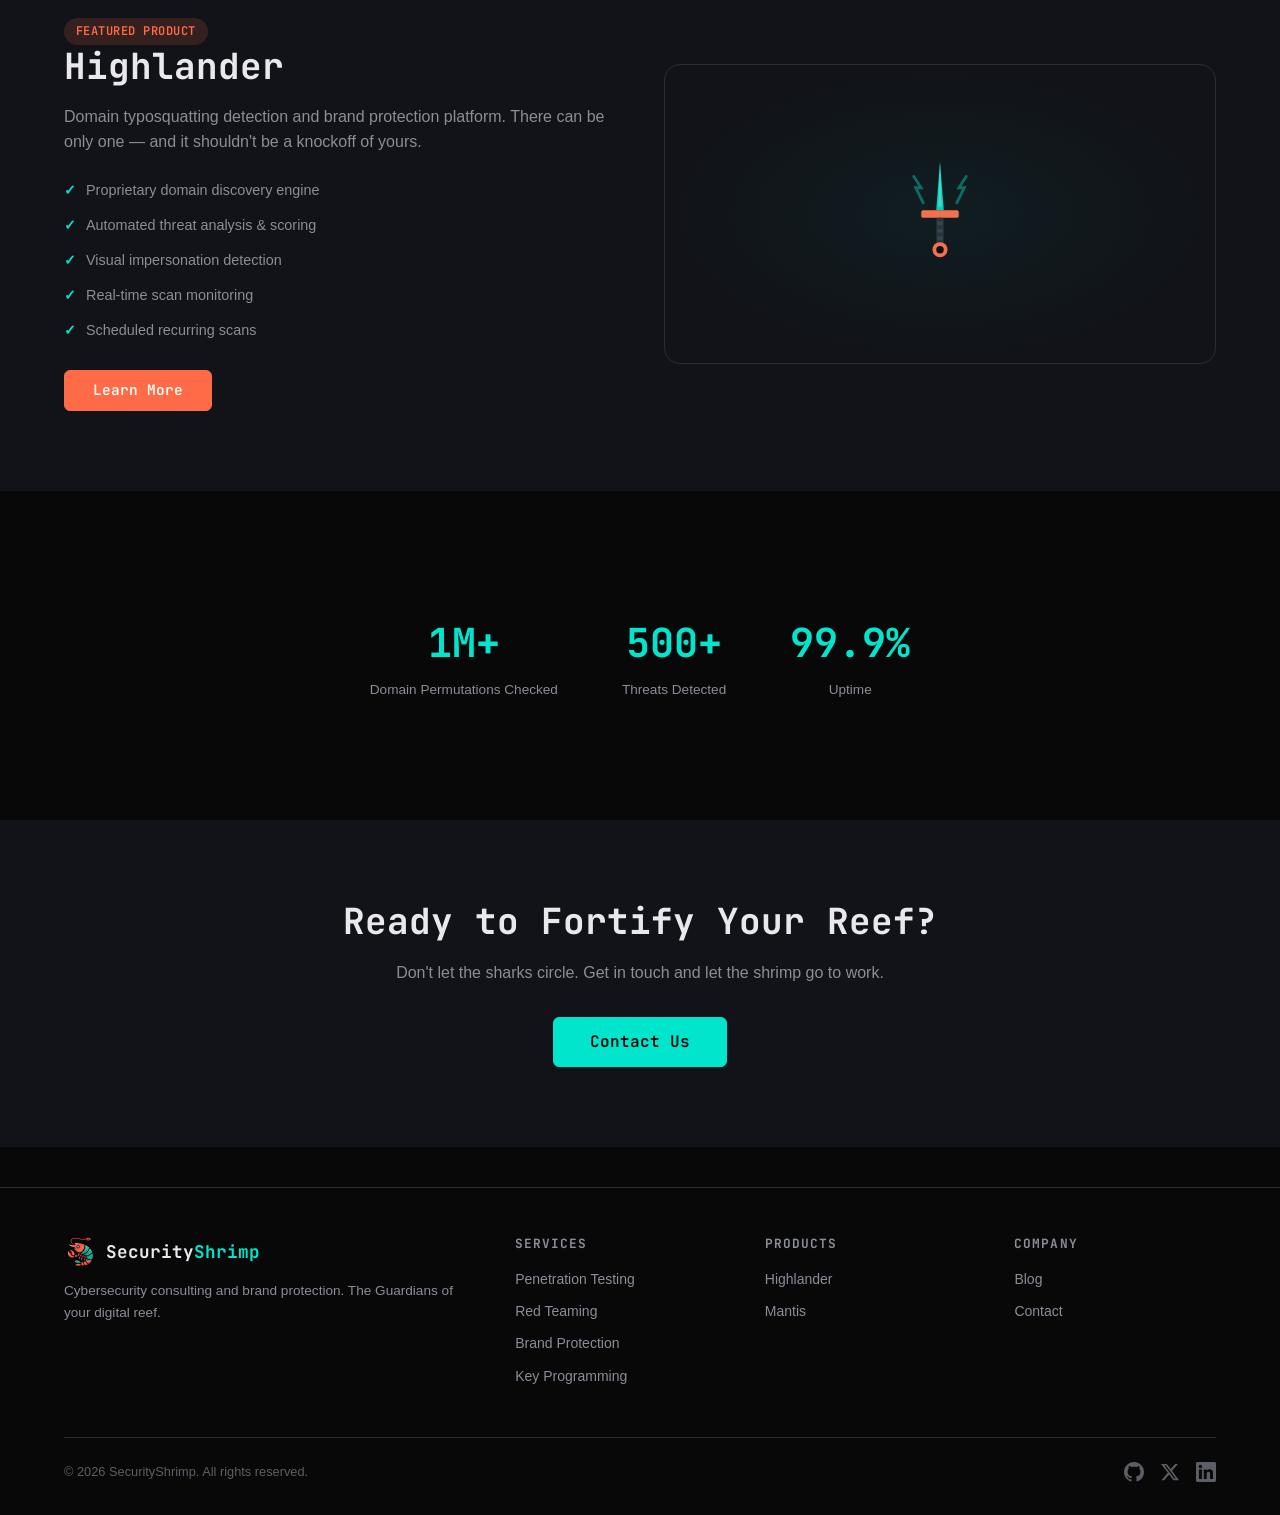
==== commit 0f0e8f36: "Add semantic HTML: <main> on all pages, <article> on blog posts Improves accessibility and Google Se" ====
--- a/index.html
+++ b/index.html
@@ -102,6 +102,7 @@
     </div>
   </nav>
 
+  <main>
   <!-- Hero -->
   <section class="hero">
     <canvas id="matrix-canvas" class="hero-canvas"></canvas>
@@ -203,6 +204,8 @@
     </div>
   </section>
 
+  </main>
+
   <!-- Footer -->
   <footer class="footer">
     <div class="container">
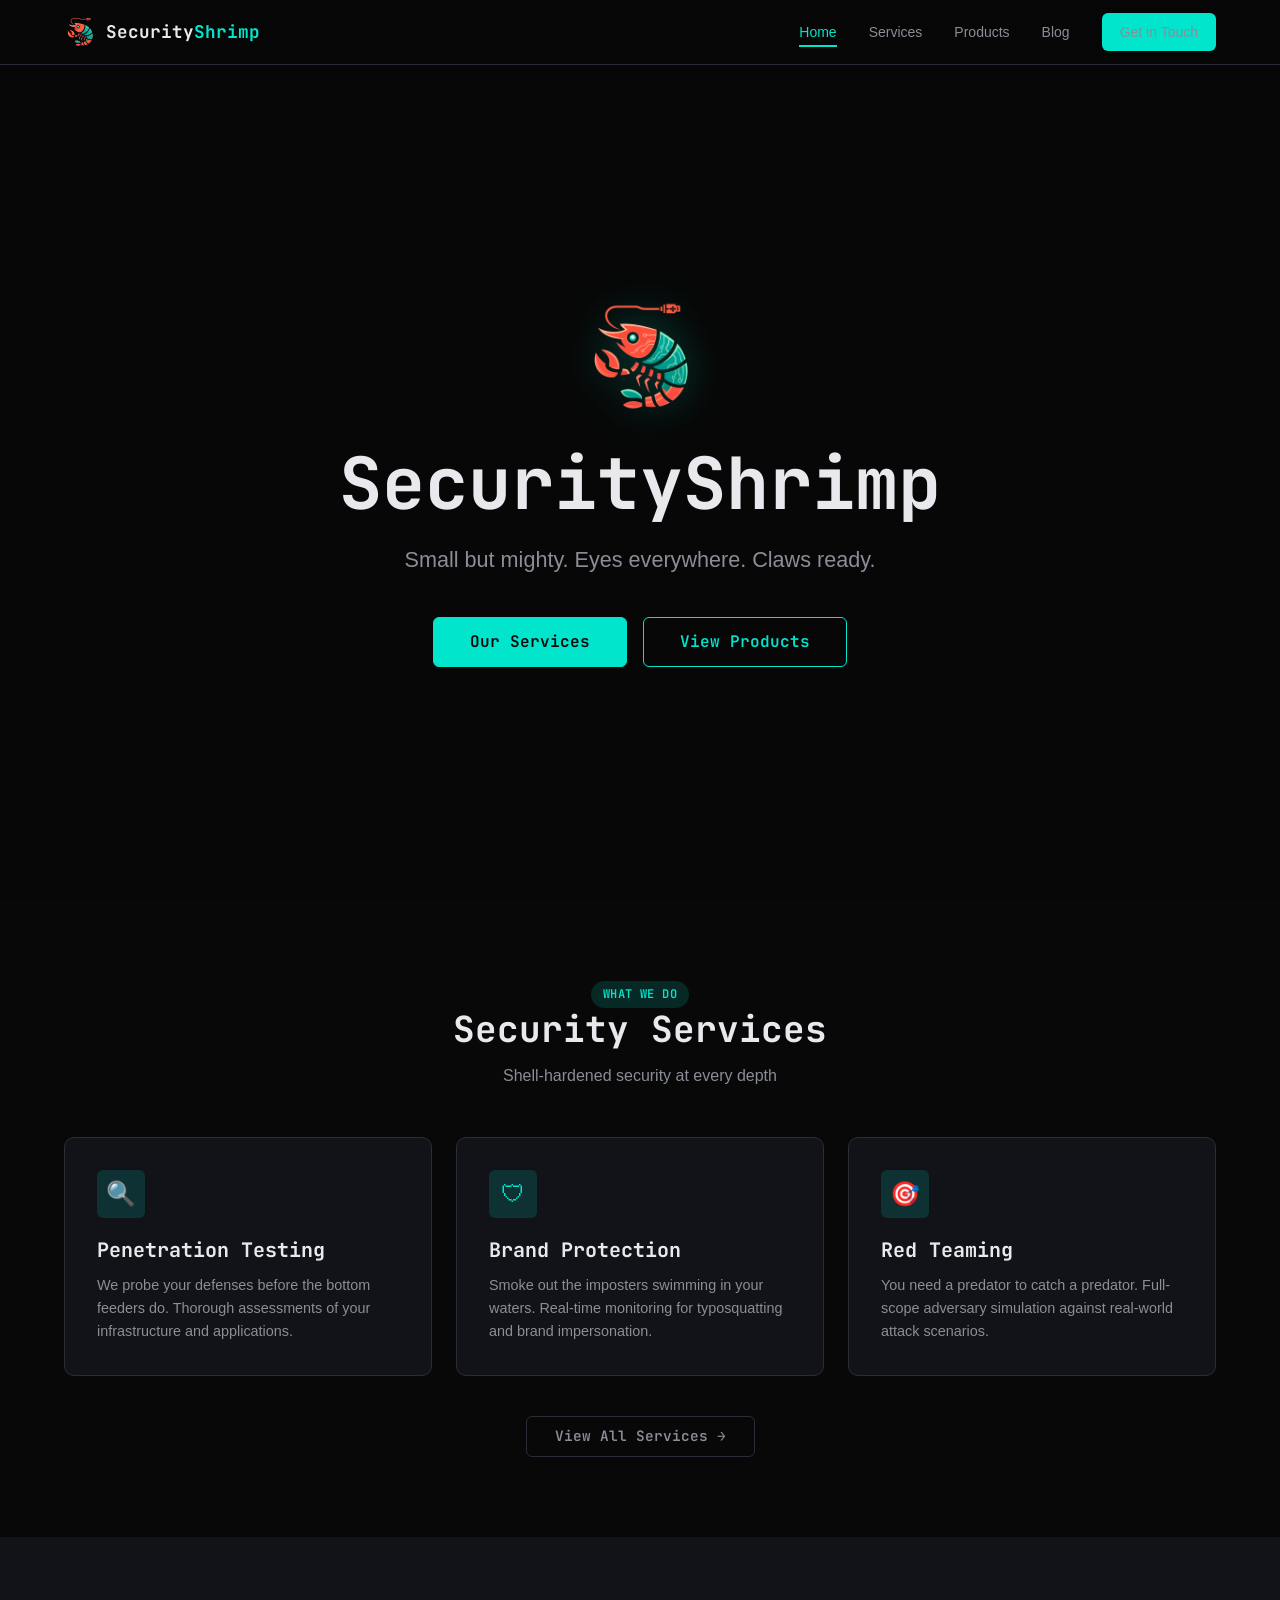
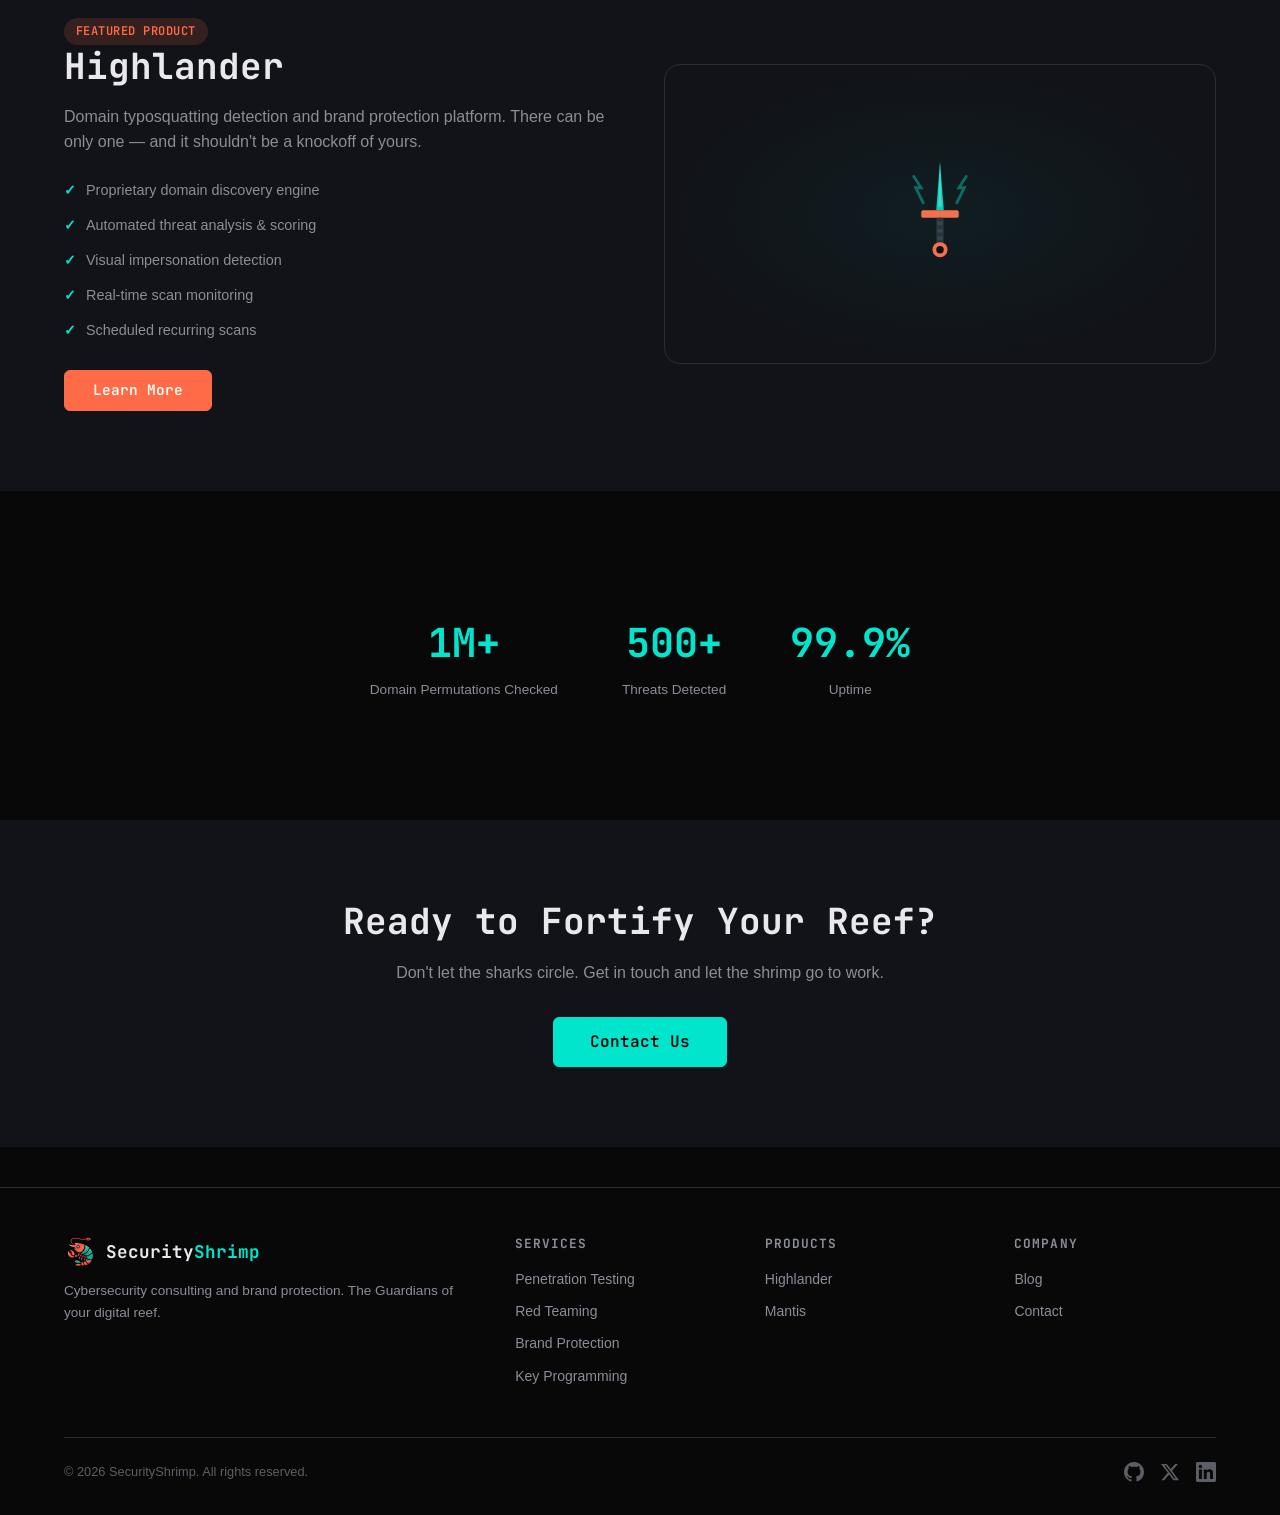
==== commit f26bc86b: "Add full mailing address to Organization schema P.O. Box 6092, Omaha, NE 68106  Co-Authored-By: Clau" ====
--- a/index.html
+++ b/index.html
@@ -37,8 +37,10 @@
     "description": "Cybersecurity consulting, penetration testing, red teaming, attack surface discovery, and brand protection.",
     "address": {
       "@type": "PostalAddress",
+      "streetAddress": "P.O. Box 6092",
       "addressLocality": "Omaha",
       "addressRegion": "NE",
+      "postalCode": "68106",
       "addressCountry": "US"
     },
     "sameAs": [
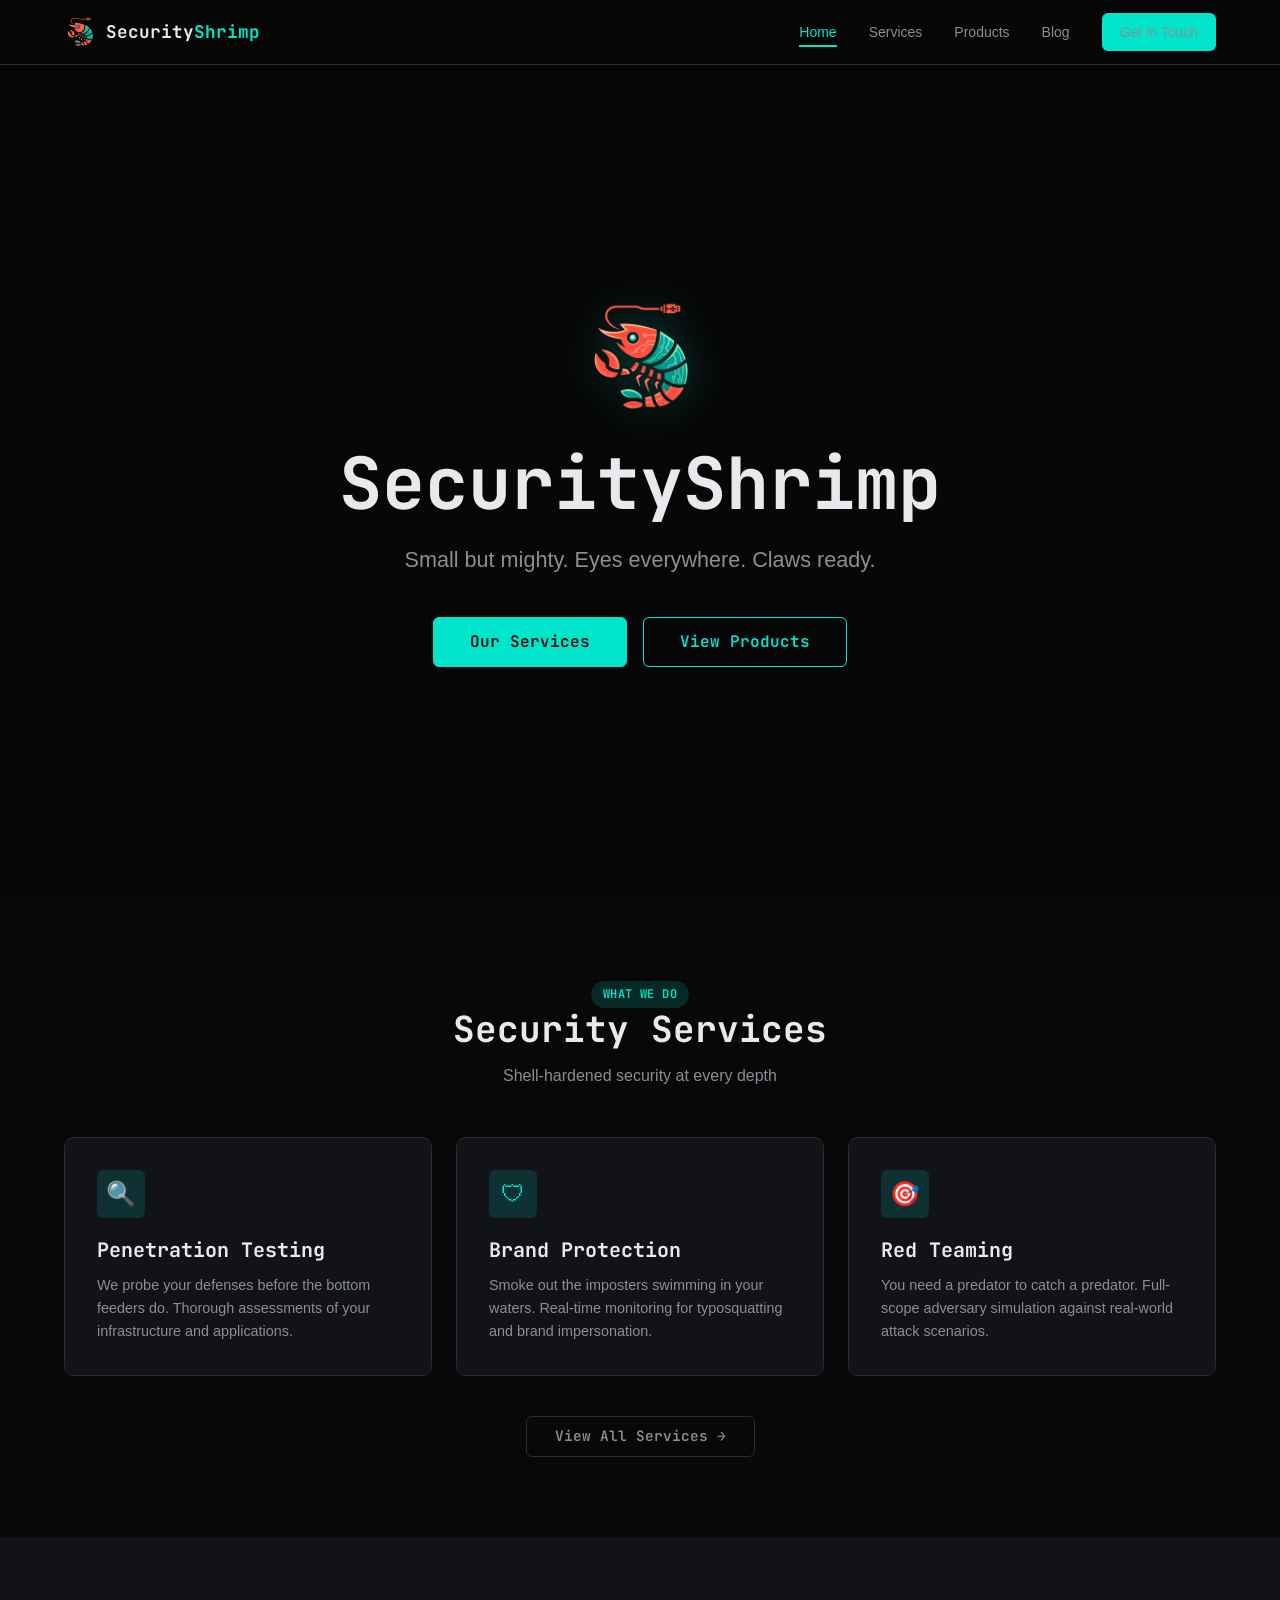
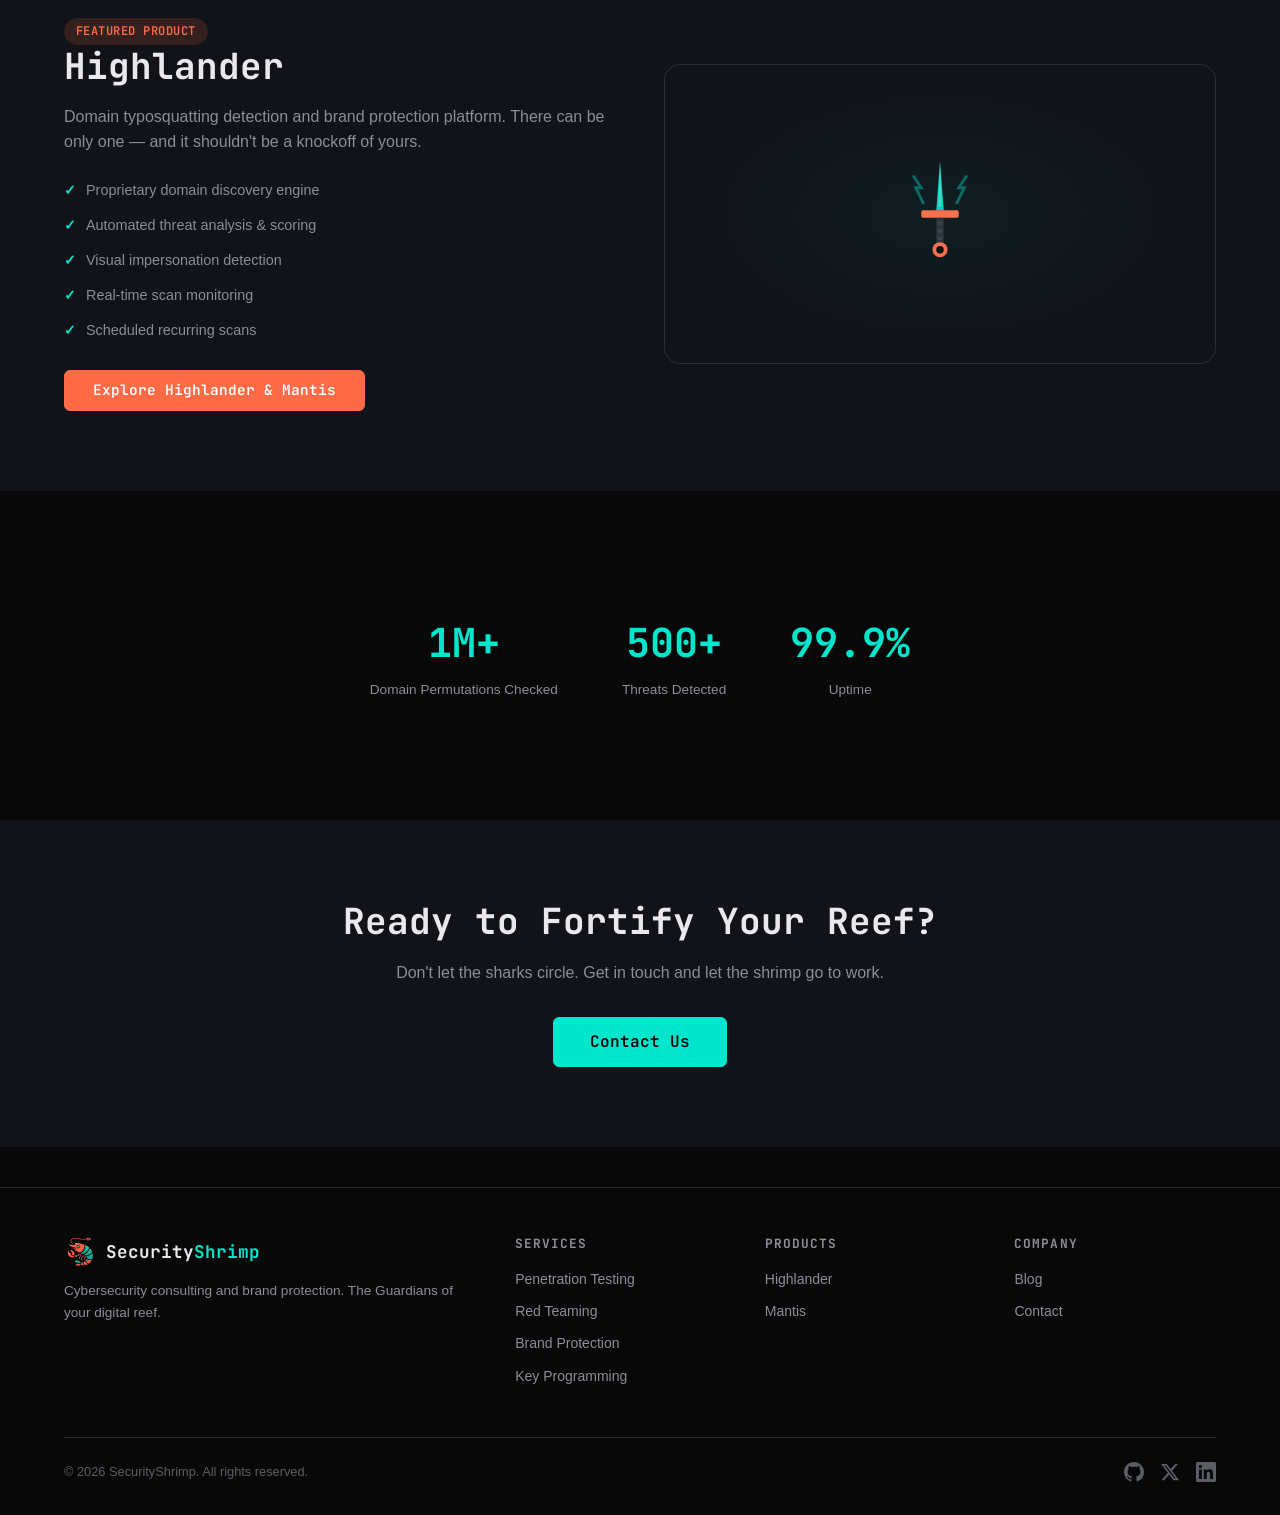
==== commit 19928706: "Fix generic "Learn More" link text for SEO Changed to "Explore Highlander & Mantis" for descriptive " ====
--- a/index.html
+++ b/index.html
@@ -166,7 +166,7 @@
             <div class="product-feature"><span class="check">&#10003;</span> Real-time scan monitoring</div>
             <div class="product-feature"><span class="check">&#10003;</span> Scheduled recurring scans</div>
           </div>
-          <a href="products.html" class="btn btn-coral">Learn More</a>
+          <a href="products.html" class="btn btn-coral">Explore Highlander &amp; Mantis</a>
         </div>
         <div class="product-visual">
           <img src="img/highlander.svg" alt="Highlander" width="120" height="120">
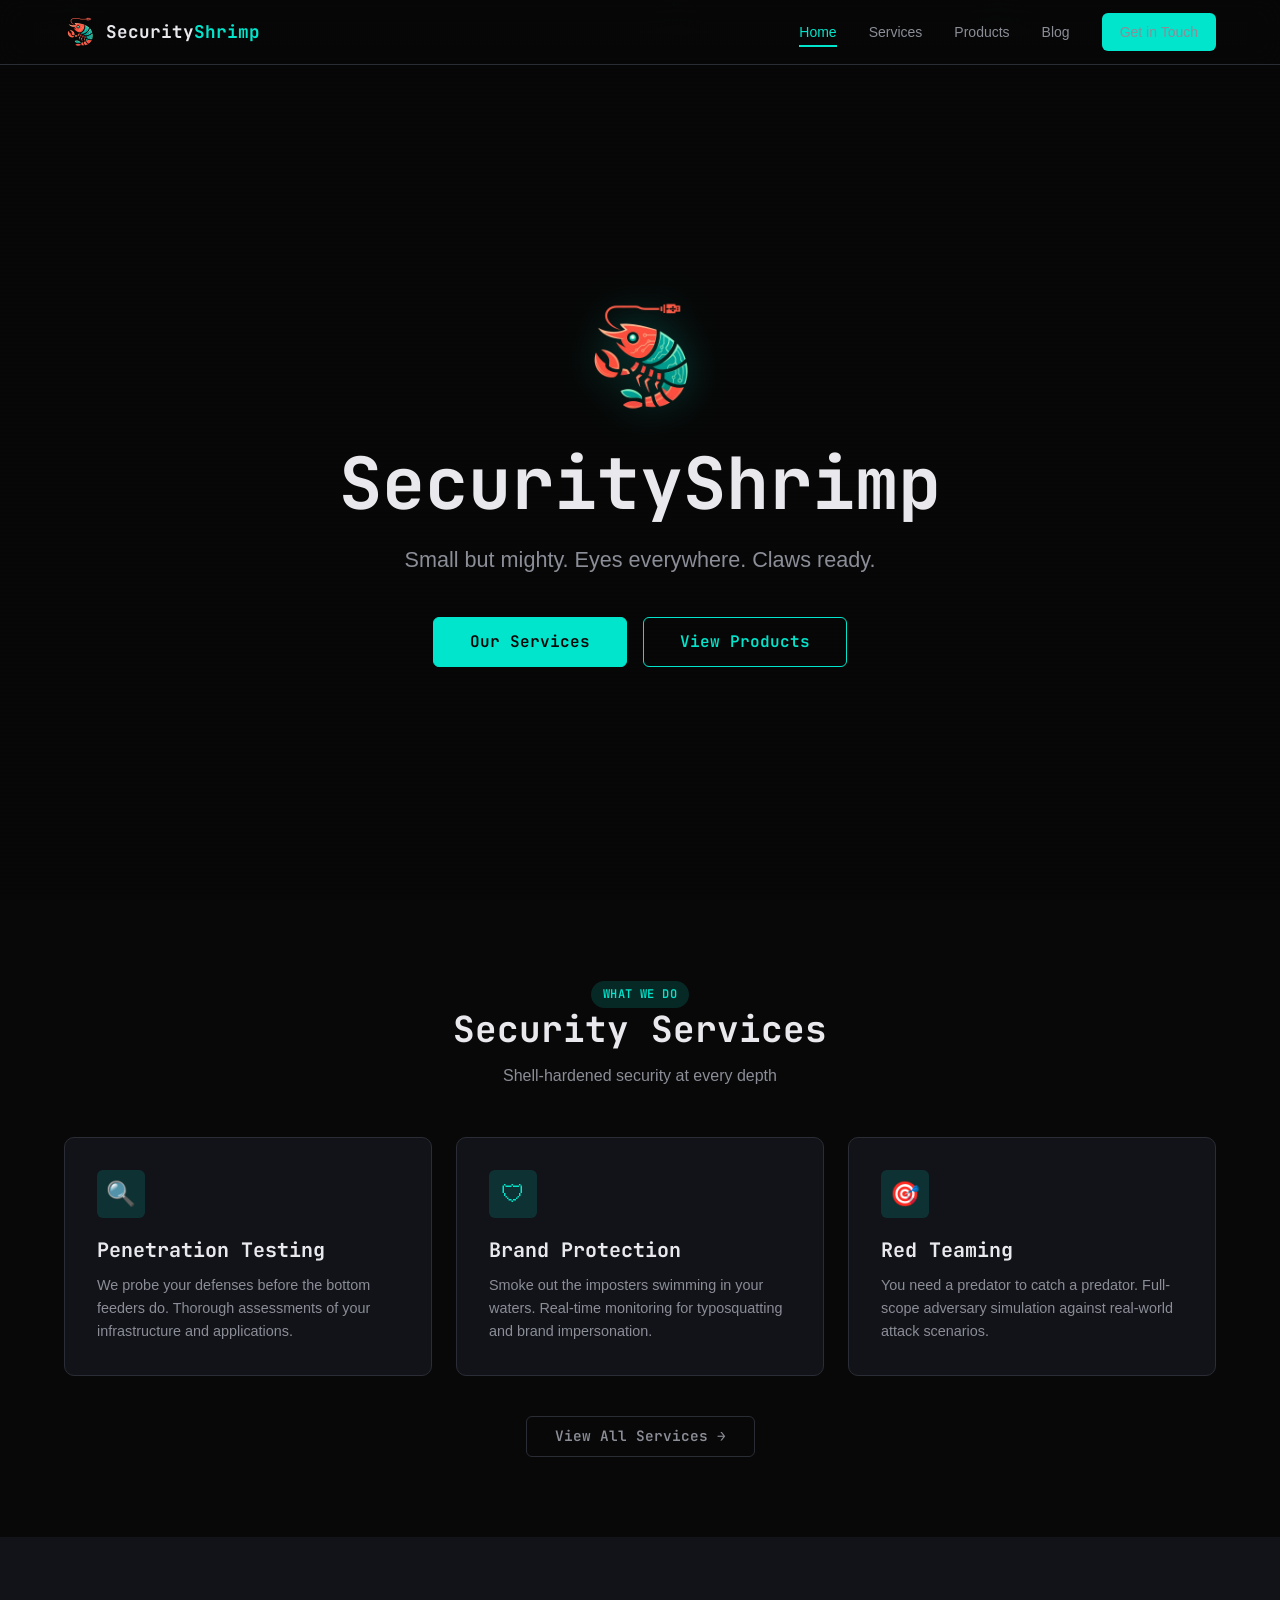
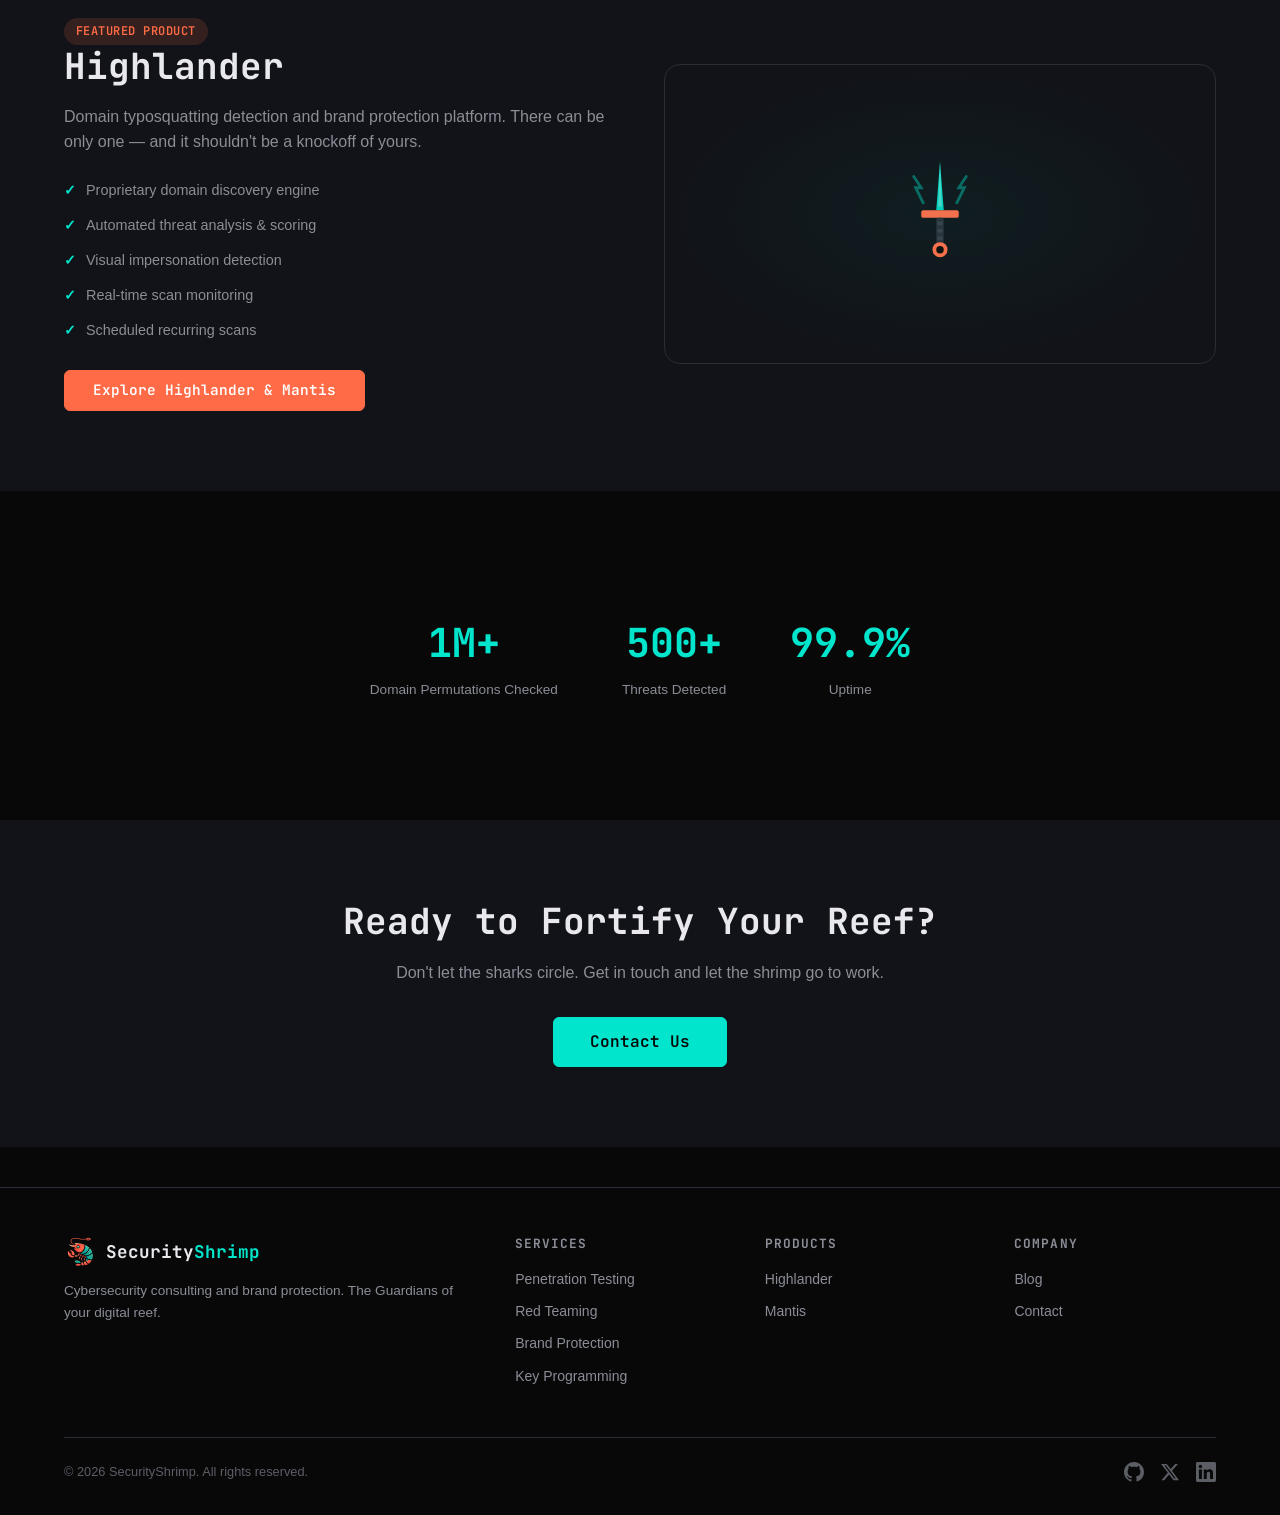
==== commit ea8ed370: "Optimize LCP: WebP hero image, preconnects, fetchpriority, smaller nav logos - Hero logo: 338KB SVG " ====
--- a/index.html
+++ b/index.html
@@ -6,6 +6,11 @@
   <title>SecurityShrimp — Cybersecurity Consulting, Attack Surface Discovery & Brand Protection</title>
   <meta name="description" content="SecurityShrimp provides cybersecurity consulting, penetration testing, red teaming, attack surface discovery, and brand protection. Based in Omaha, NE — guarding your digital reef with Highlander and Mantis.">
   <link rel="canonical" href="https://securityshrimp.com/">
+  <!-- Preconnect & Preload -->
+  <link rel="preconnect" href="https://fonts.googleapis.com">
+  <link rel="preconnect" href="https://fonts.gstatic.com" crossorigin>
+  <link rel="preload" href="css/style.css" as="style">
+  <link rel="preload" href="img/logo-512.webp" as="image" type="image/webp">
   <!-- Favicon -->
   <link rel="icon" href="favicon.ico" sizes="32x32">
   <link rel="icon" href="img/cyberpunk_shrimp_logo.svg" type="image/svg+xml">
@@ -88,7 +93,7 @@
   <nav class="nav">
     <div class="container">
       <a href="index.html" class="nav-logo">
-        <img src="img/cyberpunk_shrimp_logo.svg" alt="SecurityShrimp" width="32" height="32">
+        <img src="img/logo-64.png" alt="SecurityShrimp" width="32" height="32">
         <span>Security<span class="logo-accent">Shrimp</span></span>
       </a>
       <div class="nav-links">
@@ -110,7 +115,10 @@
     <canvas id="matrix-canvas" class="hero-canvas"></canvas>
     <div class="hero-scanlines"></div>
     <div class="hero-content">
-      <img src="img/cyberpunk_shrimp_logo.svg" alt="" class="hero-logo" aria-hidden="true">
+      <picture>
+        <source srcset="img/logo-512.webp" type="image/webp">
+        <img src="img/logo-512.png" alt="SecurityShrimp logo" class="hero-logo" fetchpriority="high" width="120" height="120">
+      </picture>
       <h1><span class="glitch" data-text="SecurityShrimp">SecurityShrimp</span></h1>
       <p class="tagline">Small but mighty. Eyes everywhere. Claws ready.</p>
       <div class="hero-actions">
@@ -214,7 +222,7 @@
       <div class="footer-grid">
         <div class="footer-brand">
           <a href="index.html" class="nav-logo">
-            <img src="img/cyberpunk_shrimp_logo.svg" alt="SecurityShrimp" width="28" height="28">
+            <img src="img/logo-64.png" alt="SecurityShrimp" width="28" height="28">
             <span>Security<span class="logo-accent">Shrimp</span></span>
           </a>
           <p>Cybersecurity consulting and brand protection.
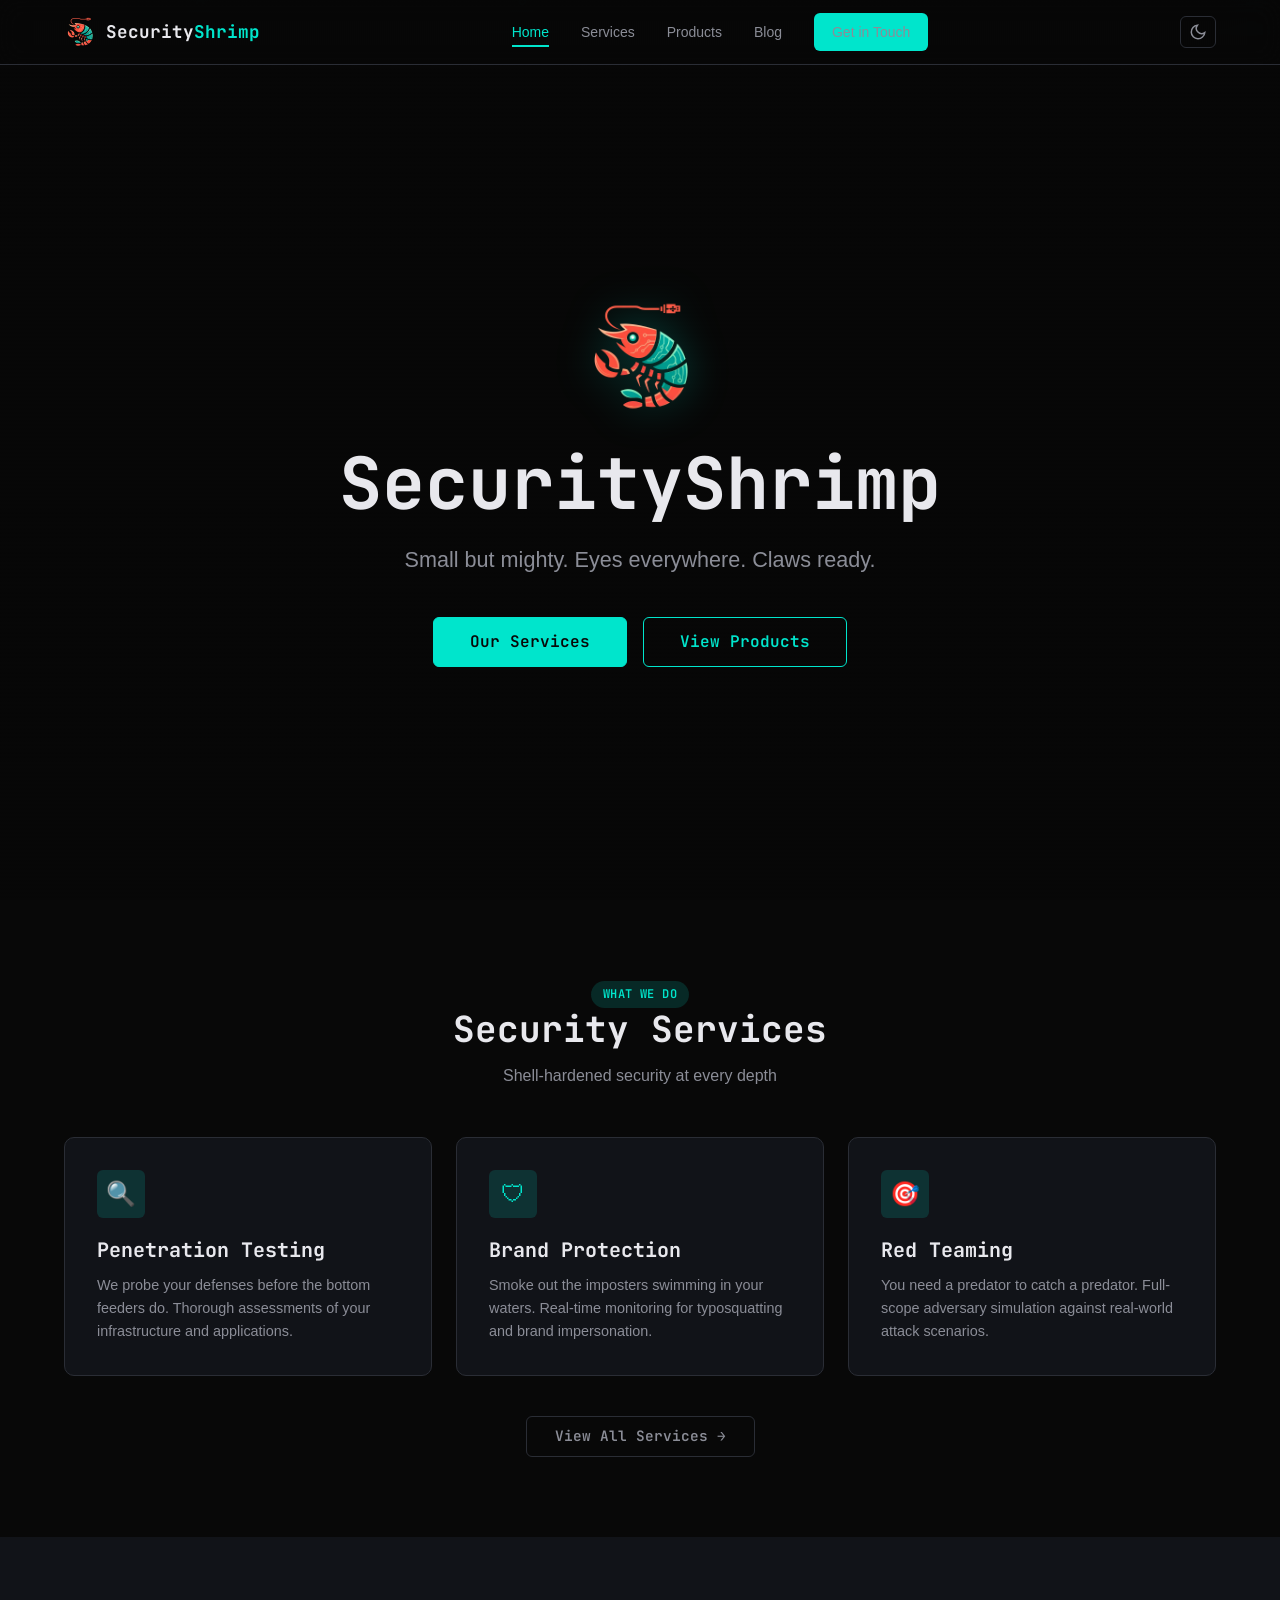
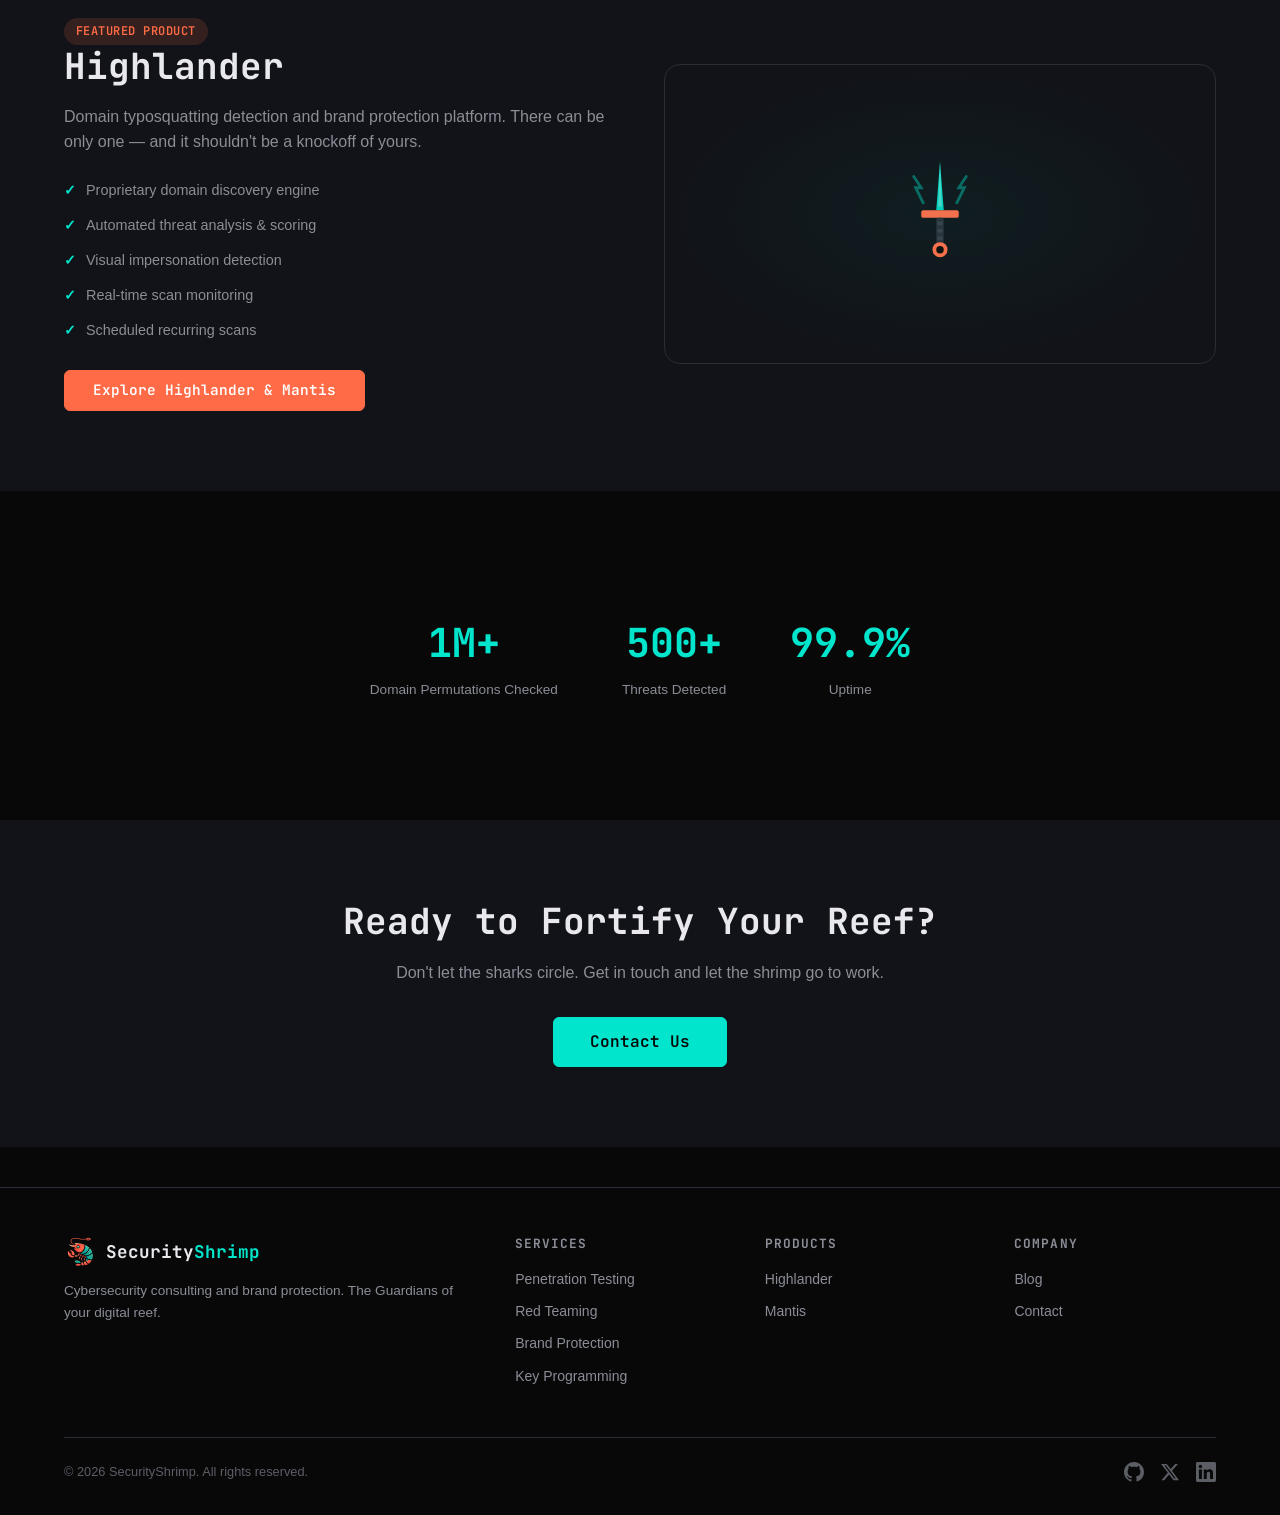
==== commit b4c34c2e: "Add light/dark mode toggle with localStorage persistence Moon/sun toggle in nav across all pages. CS" ====
--- a/index.html
+++ b/index.html
@@ -103,6 +103,10 @@
         <a href="blog.html">Blog</a>
         <a href="services.html#contact" class="nav-cta">Get in Touch</a>
       </div>
+      <button class="theme-toggle" aria-label="Toggle light/dark mode">
+        <svg class="icon-moon" viewBox="0 0 24 24" fill="none" stroke="currentColor" stroke-width="2"><path d="M21 12.79A9 9 0 1111.21 3 7 7 0 0021 12.79z"/></svg>
+        <svg class="icon-sun" viewBox="0 0 24 24" fill="none" stroke="currentColor" stroke-width="2"><circle cx="12" cy="12" r="5"/><path d="M12 1v2M12 21v2M4.22 4.22l1.42 1.42M18.36 18.36l1.42 1.42M1 12h2M21 12h2M4.22 19.78l1.42-1.42M18.36 5.64l1.42-1.42"/></svg>
+      </button>
       <button class="nav-toggle" aria-label="Toggle menu" aria-expanded="false">
         <svg viewBox="0 0 24 24" fill="none" stroke="currentColor" stroke-width="2"><path d="M3 12h18M3 6h18M3 18h18"/></svg>
       </button>
--- a/css/style.css
+++ b/css/style.css
@@ -41,6 +41,42 @@
   --shadow-md: 0 4px 12px rgba(0, 0, 0, 0.5);
   --shadow-lg: 0 8px 30px rgba(0, 0, 0, 0.6);
   --shadow-glow: 0 0 20px rgba(0, 229, 204, 0.1);
+
+  --nav-bg: rgba(8, 8, 8, 0.85);
+  --nav-mobile-bg: rgba(8, 8, 8, 0.95);
+  --matrix-fade: rgba(8, 8, 8, 0.08);
+  --matrix-color: #00E5CC;
+}
+
+/* --- Light Mode --- */
+[data-theme="light"] {
+  --bg-primary: #F5F5F7;
+  --bg-surface: #FFFFFF;
+  --bg-surface-2: #EEEEF0;
+  --bg-surface-3: #E4E4E7;
+  --border-color: #D1D1D6;
+  --border-hover: #B0B0B8;
+
+  --accent: #00A894;
+  --accent-dim: rgba(0, 168, 148, 0.12);
+  --accent-hover: #00C4AC;
+  --accent-2: #E5533A;
+  --accent-2-dim: rgba(229, 83, 58, 0.12);
+  --accent-2-hover: #FF6B47;
+
+  --text-primary: #1A1A1F;
+  --text-secondary: #5C5E66;
+  --text-tertiary: #8B8D97;
+
+  --shadow-sm: 0 1px 3px rgba(0, 0, 0, 0.08);
+  --shadow-md: 0 4px 12px rgba(0, 0, 0, 0.1);
+  --shadow-lg: 0 8px 30px rgba(0, 0, 0, 0.12);
+  --shadow-glow: 0 0 20px rgba(0, 168, 148, 0.08);
+
+  --nav-bg: rgba(245, 245, 247, 0.85);
+  --nav-mobile-bg: rgba(245, 245, 247, 0.95);
+  --matrix-fade: rgba(245, 245, 247, 0.08);
+  --matrix-color: #00A894;
 }
 
 /* --- Reset --- */
@@ -82,7 +118,7 @@
 /* --- Navigation --- */
 .nav {
   position: fixed; top: 0; left: 0; right: 0; z-index: 1000;
-  background: rgba(8, 8, 8, 0.85);
+  background: var(--nav-bg);
   backdrop-filter: blur(12px);
   border-bottom: 1px solid var(--border-color);
 }
@@ -380,6 +416,28 @@
 }
 .fade-in.visible { opacity: 1; transform: translateY(0); }
 
+/* --- Theme Toggle --- */
+.theme-toggle {
+  background: none; border: 1px solid var(--border-color); border-radius: var(--radius-sm);
+  color: var(--text-secondary); cursor: pointer; padding: 6px 8px;
+  display: flex; align-items: center; justify-content: center;
+  transition: color 0.2s, border-color 0.2s, background 0.2s;
+}
+.theme-toggle:hover {
+  color: var(--accent); border-color: var(--accent);
+  background: var(--accent-dim);
+}
+.theme-toggle svg { width: 18px; height: 18px; }
+.theme-toggle .icon-sun { display: none; }
+.theme-toggle .icon-moon { display: block; }
+[data-theme="light"] .theme-toggle .icon-sun { display: block; }
+[data-theme="light"] .theme-toggle .icon-moon { display: none; }
+
+/* Light mode: soften hero scanlines & logo */
+[data-theme="light"] .hero-scanlines { opacity: 0.03; }
+[data-theme="light"] .hero-logo { filter: none; }
+[data-theme="light"] .nav-logo img { filter: none; }
+
 /* --- Responsive --- */
 @media (max-width: 1024px) {
   .product-highlight { grid-template-columns: 1fr; }
@@ -392,7 +450,7 @@
   .nav-links.open {
     display: flex; flex-direction: column;
     position: absolute; top: 64px; left: 0; right: 0;
-    background: rgba(8, 8, 8, 0.95); backdrop-filter: blur(12px);
+    background: var(--nav-mobile-bg); backdrop-filter: blur(12px);
     border-bottom: 1px solid var(--border-color);
     padding: 24px; gap: 20px;
   }
--- a/css/style.css
+++ b/css/style.css
@@ -41,6 +41,42 @@
   --shadow-md: 0 4px 12px rgba(0, 0, 0, 0.5);
   --shadow-lg: 0 8px 30px rgba(0, 0, 0, 0.6);
   --shadow-glow: 0 0 20px rgba(0, 229, 204, 0.1);
+
+  --nav-bg: rgba(8, 8, 8, 0.85);
+  --nav-mobile-bg: rgba(8, 8, 8, 0.95);
+  --matrix-fade: rgba(8, 8, 8, 0.08);
+  --matrix-color: #00E5CC;
+}
+
+/* --- Light Mode --- */
+[data-theme="light"] {
+  --bg-primary: #F5F5F7;
+  --bg-surface: #FFFFFF;
+  --bg-surface-2: #EEEEF0;
+  --bg-surface-3: #E4E4E7;
+  --border-color: #D1D1D6;
+  --border-hover: #B0B0B8;
+
+  --accent: #00A894;
+  --accent-dim: rgba(0, 168, 148, 0.12);
+  --accent-hover: #00C4AC;
+  --accent-2: #E5533A;
+  --accent-2-dim: rgba(229, 83, 58, 0.12);
+  --accent-2-hover: #FF6B47;
+
+  --text-primary: #1A1A1F;
+  --text-secondary: #5C5E66;
+  --text-tertiary: #8B8D97;
+
+  --shadow-sm: 0 1px 3px rgba(0, 0, 0, 0.08);
+  --shadow-md: 0 4px 12px rgba(0, 0, 0, 0.1);
+  --shadow-lg: 0 8px 30px rgba(0, 0, 0, 0.12);
+  --shadow-glow: 0 0 20px rgba(0, 168, 148, 0.08);
+
+  --nav-bg: rgba(245, 245, 247, 0.85);
+  --nav-mobile-bg: rgba(245, 245, 247, 0.95);
+  --matrix-fade: rgba(245, 245, 247, 0.08);
+  --matrix-color: #00A894;
 }
 
 /* --- Reset --- */
@@ -82,7 +118,7 @@
 /* --- Navigation --- */
 .nav {
   position: fixed; top: 0; left: 0; right: 0; z-index: 1000;
-  background: rgba(8, 8, 8, 0.85);
+  background: var(--nav-bg);
   backdrop-filter: blur(12px);
   border-bottom: 1px solid var(--border-color);
 }
@@ -380,6 +416,28 @@
 }
 .fade-in.visible { opacity: 1; transform: translateY(0); }
 
+/* --- Theme Toggle --- */
+.theme-toggle {
+  background: none; border: 1px solid var(--border-color); border-radius: var(--radius-sm);
+  color: var(--text-secondary); cursor: pointer; padding: 6px 8px;
+  display: flex; align-items: center; justify-content: center;
+  transition: color 0.2s, border-color 0.2s, background 0.2s;
+}
+.theme-toggle:hover {
+  color: var(--accent); border-color: var(--accent);
+  background: var(--accent-dim);
+}
+.theme-toggle svg { width: 18px; height: 18px; }
+.theme-toggle .icon-sun { display: none; }
+.theme-toggle .icon-moon { display: block; }
+[data-theme="light"] .theme-toggle .icon-sun { display: block; }
+[data-theme="light"] .theme-toggle .icon-moon { display: none; }
+
+/* Light mode: soften hero scanlines & logo */
+[data-theme="light"] .hero-scanlines { opacity: 0.03; }
+[data-theme="light"] .hero-logo { filter: none; }
+[data-theme="light"] .nav-logo img { filter: none; }
+
 /* --- Responsive --- */
 @media (max-width: 1024px) {
   .product-highlight { grid-template-columns: 1fr; }
@@ -392,7 +450,7 @@
   .nav-links.open {
     display: flex; flex-direction: column;
     position: absolute; top: 64px; left: 0; right: 0;
-    background: rgba(8, 8, 8, 0.95); backdrop-filter: blur(12px);
+    background: var(--nav-mobile-bg); backdrop-filter: blur(12px);
     border-bottom: 1px solid var(--border-color);
     padding: 24px; gap: 20px;
   }
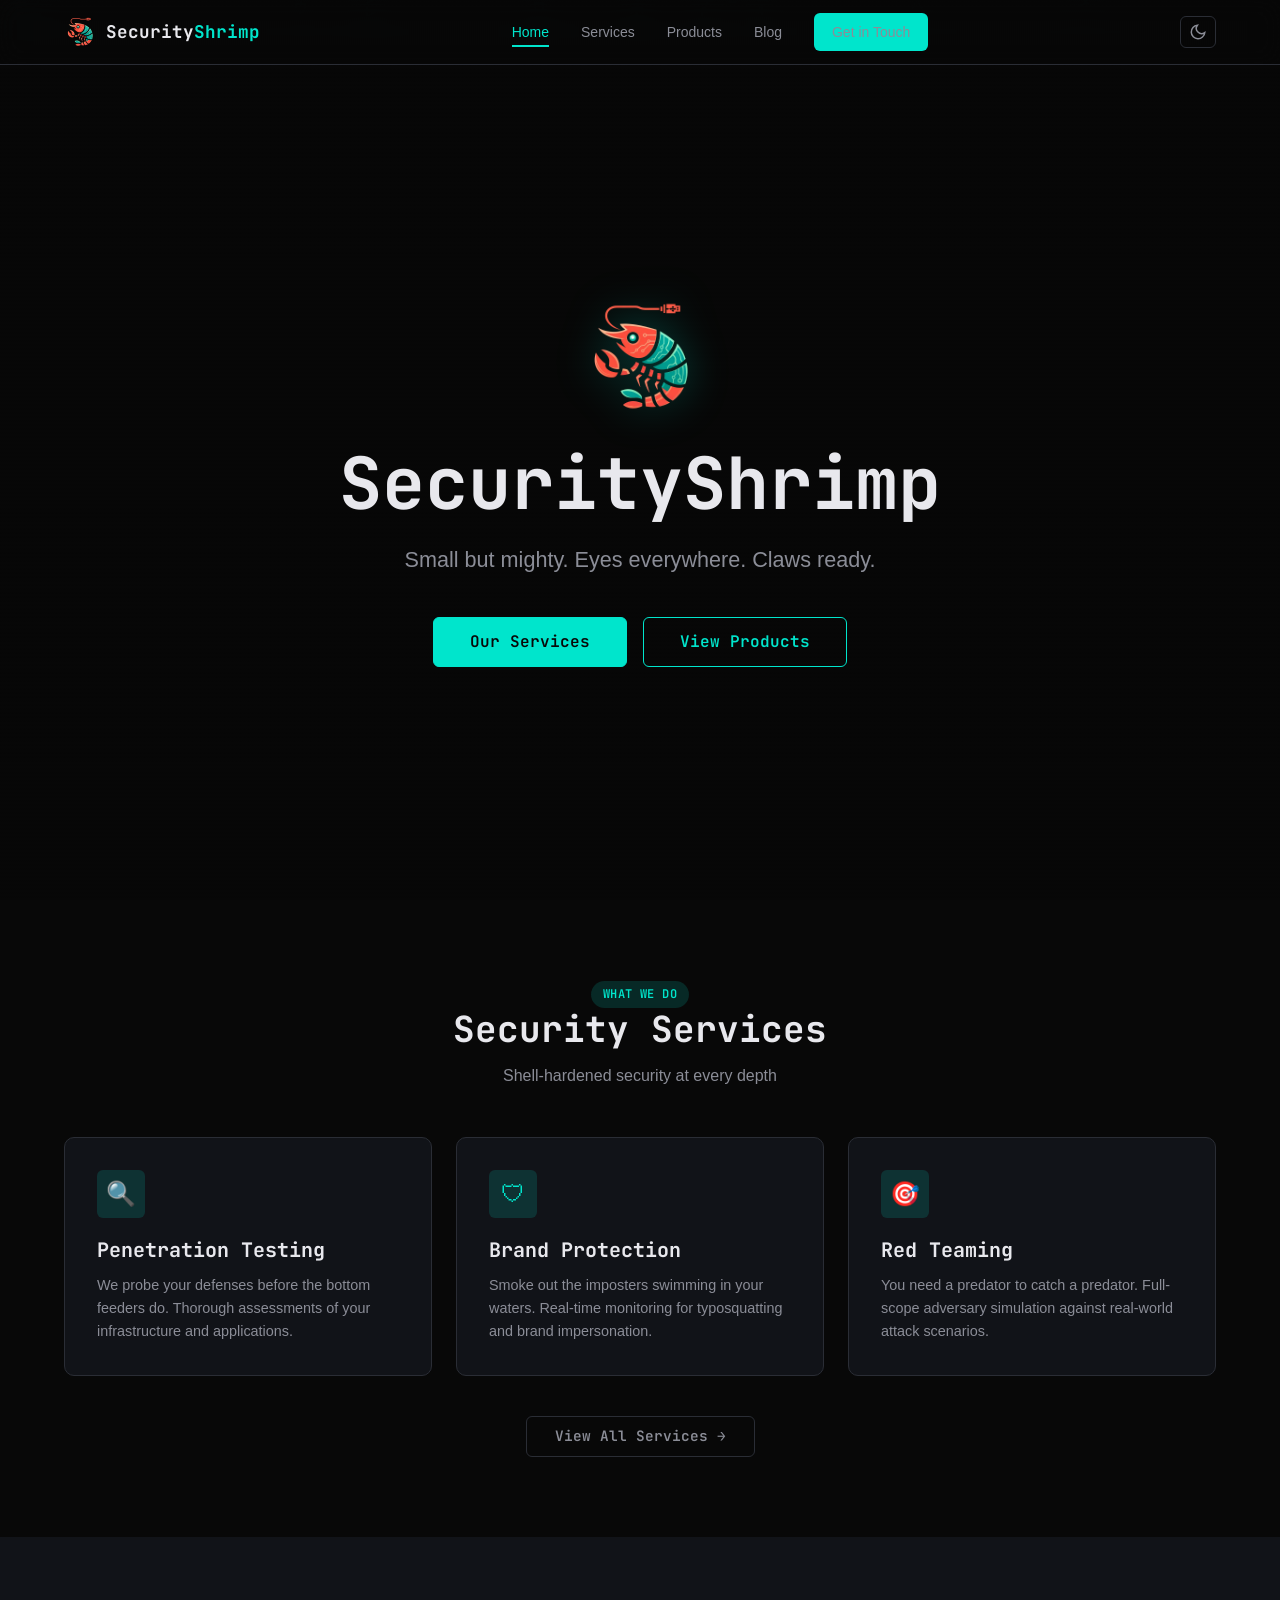
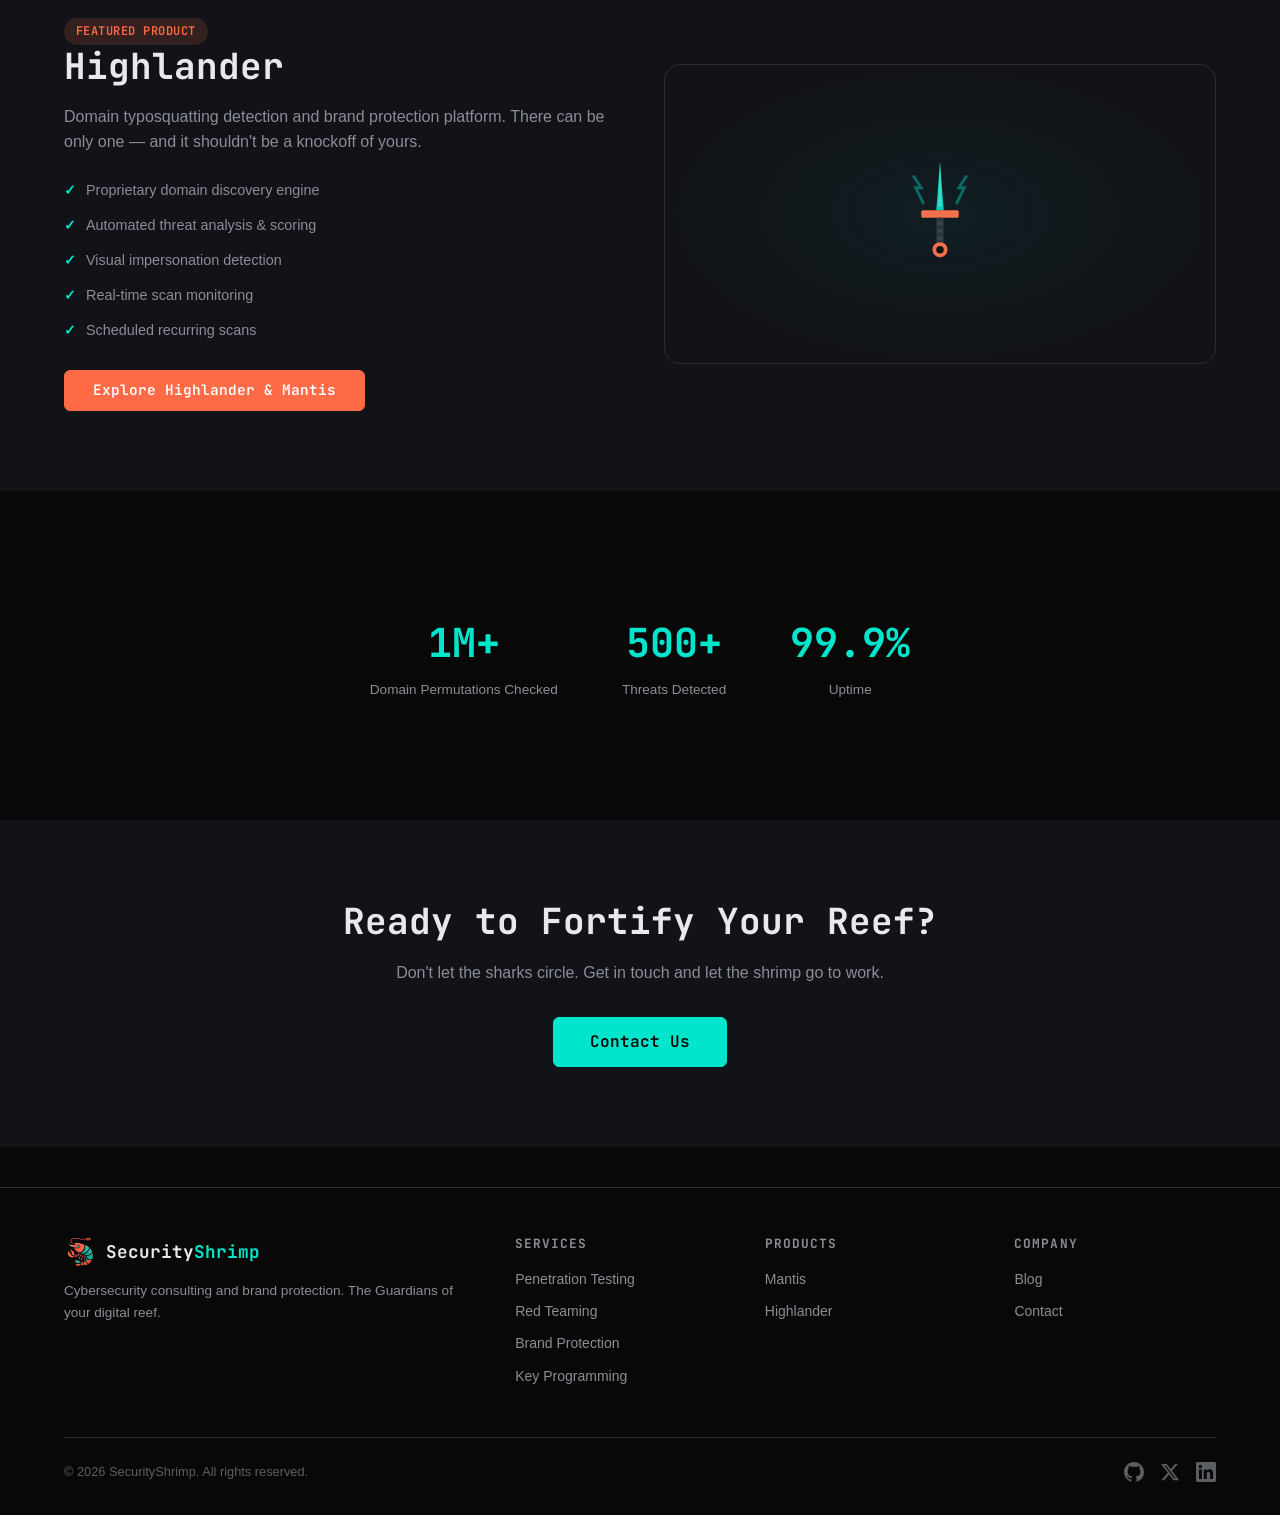
==== commit dd52ab60: "Promote Mantis to flagship, reorder products page Mantis moves above Highlander on products.html wit" ====
--- a/index.html
+++ b/index.html
@@ -241,8 +241,8 @@
         </div>
         <div class="footer-col">
           <h4>Products</h4>
+          <a href="products.html">Mantis</a>
           <a href="products.html">Highlander</a>
-          <a href="products.html">Mantis</a>
         </div>
         <div class="footer-col">
           <h4>Company</h4>
